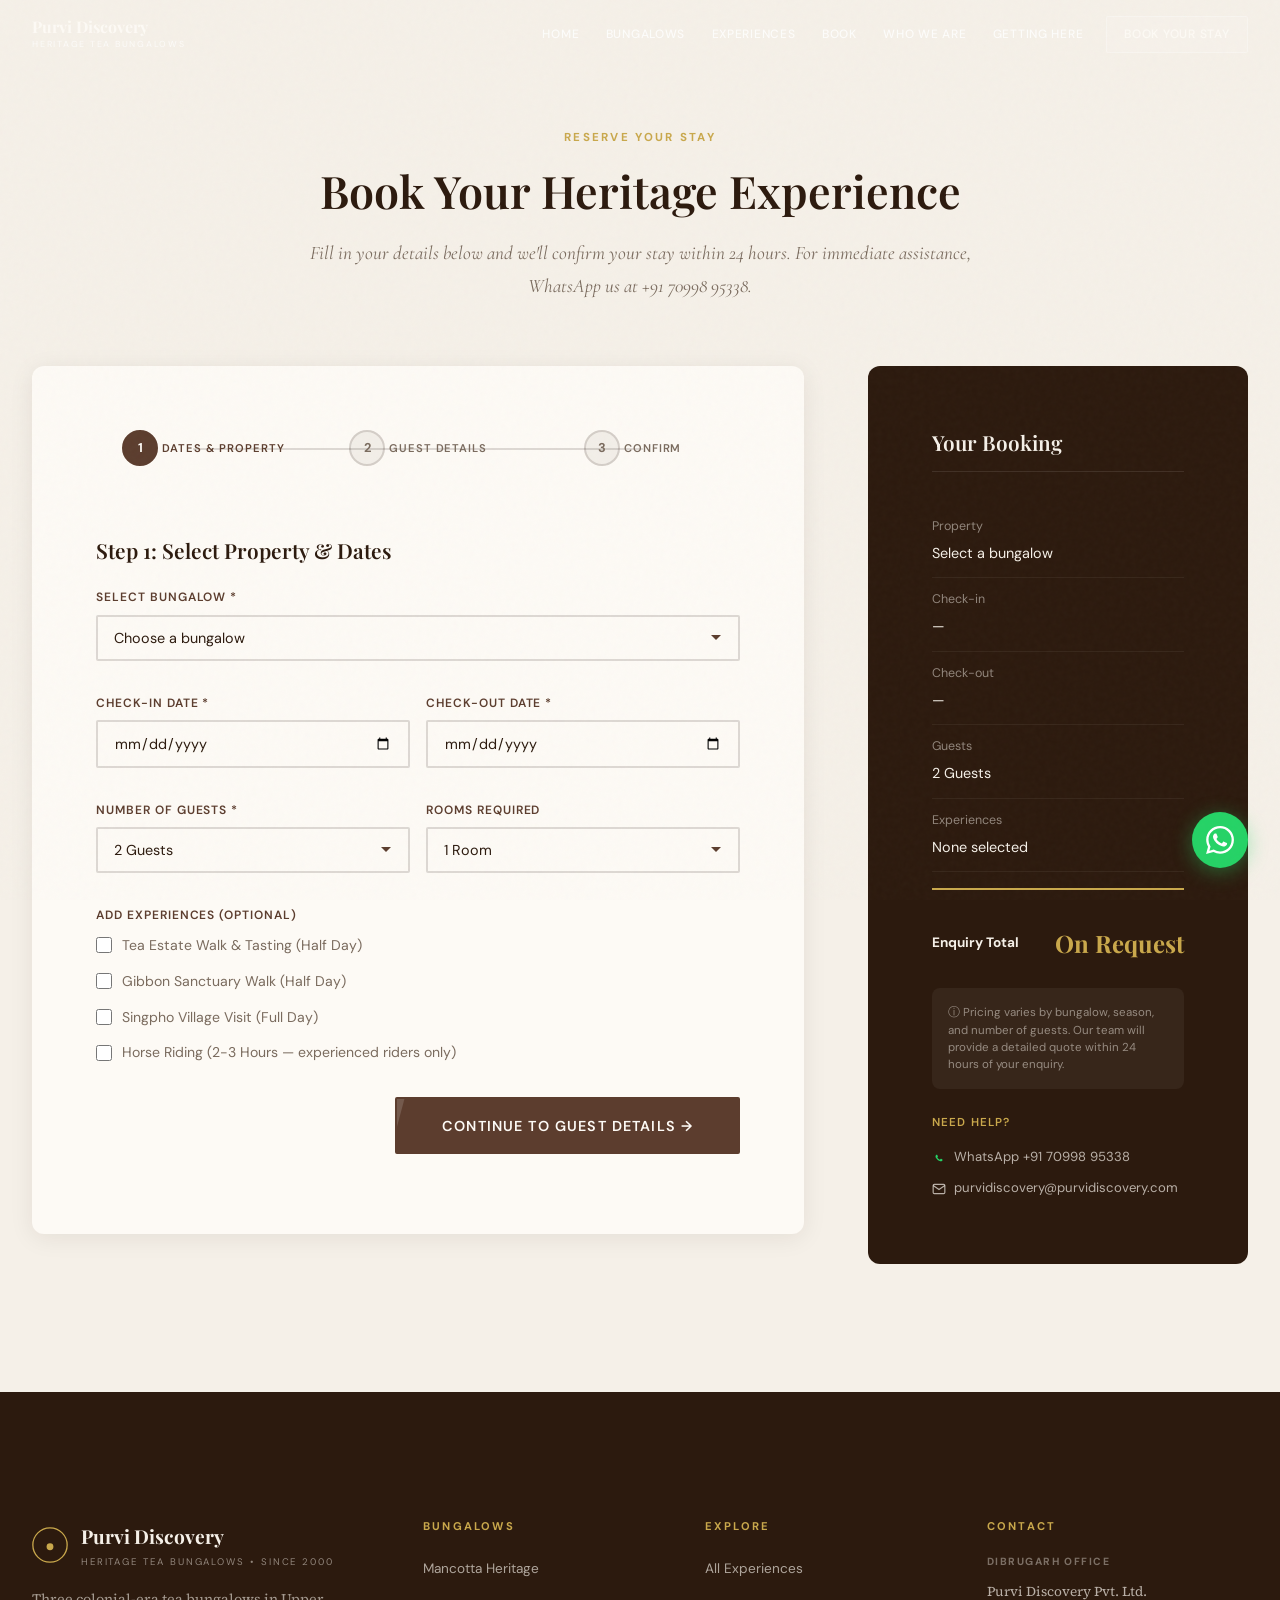
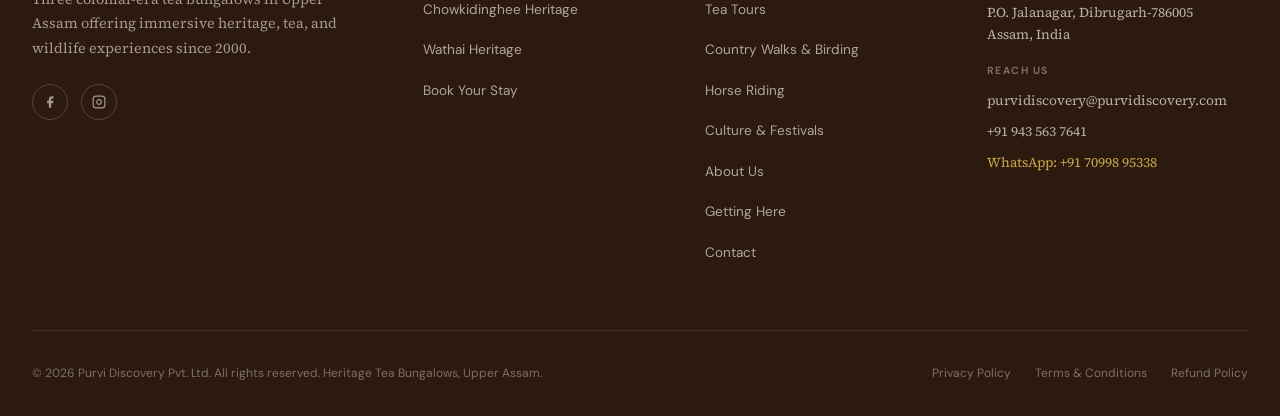
==== pages/book.html @ d9f64df5 "Initial commit - Purvi Discovery heritage tea bungalow website" ====
<!DOCTYPE html>
<html lang="en">
<head>
  <meta charset="UTF-8">
  <meta name="viewport" content="width=device-width, initial-scale=1.0">
  <title>Book Your Stay — Purvi Discovery</title>
  <meta name="description" content="Book your stay at Purvi Discovery heritage tea bungalows in Upper Assam. Check availability and reserve your room at Mancotta, Chowkidinghee, or Wathai.">
  <link rel="stylesheet" href="../assets/css/style.css">
</head>
<body>

  <nav class="nav">
    <div class="nav__inner">
      <a href="../index.html" class="nav__brand">
        <div><div class="nav__logo-text">Purvi Discovery</div><span class="nav__logo-sub">Heritage Tea Bungalows</span></div>
      </a>
      <ul class="nav__links">
        <li class="nav__item"><a href="../index.html" class="nav__link">Home</a></li>
        <li class="nav__item">
          <a href="#" class="nav__link">Bungalows</a>
          <ul class="nav__dropdown-menu">
            <li><a href="mancotta.html" class="nav__dropdown-link">Mancotta Heritage</a></li>
            <li><a href="chowkidinghee.html" class="nav__dropdown-link">Chowkidinghee Heritage</a></li>
            <li><a href="wathai.html" class="nav__dropdown-link">Wathai Heritage</a></li>
          </ul>
        </li>
        <li class="nav__item"><a href="experiences.html" class="nav__link">Experiences</a></li>
        <li class="nav__item"><a href="book.html" class="nav__link">Book</a></li>
        <li class="nav__item"><a href="who-we-are.html" class="nav__link">Who We Are</a></li>
        <li class="nav__item"><a href="getting-here.html" class="nav__link">Getting Here</a></li>
        <li class="nav__item"><a href="book.html" class="nav__link nav__link--cta">Book Your Stay</a></li>
      </ul>
      <button class="nav__hamburger" aria-label="Open menu"><span></span><span></span><span></span></button>
    </div>
  </nav>

  <div class="nav__mobile" id="navMobile">
    <div class="nav__mobile-top">
      <a href="../index.html" class="nav__mobile-brand">
        <div><div class="nav__mobile-logo-text">Purvi Discovery</div><span class="nav__mobile-logo-sub">Heritage Tea Bungalows</span></div>
      </a>
      <button class="nav__mobile-close" id="navMobileClose" aria-label="Close menu">&times;</button>
    </div>
    <div class="nav__mobile-body">
      <ul class="nav__mobile-links">
        <li><a href="../index.html" class="nav__mobile-link">Home</a></li>
        <li><a href="mancotta.html" class="nav__mobile-link">Mancotta Heritage</a></li>
        <li><a href="chowkidinghee.html" class="nav__mobile-link">Chowkidinghee Heritage</a></li>
        <li><a href="wathai.html" class="nav__mobile-link">Wathai Heritage</a></li>
        <li><a href="experiences.html" class="nav__mobile-link">Experiences</a></li>
        <li><a href="book.html" class="nav__mobile-link nav__mobile-link--highlight">Book Your Stay</a></li>
        <li><a href="who-we-are.html" class="nav__mobile-link">Who We Are</a></li>
        <li><a href="getting-here.html" class="nav__mobile-link">Getting Here</a></li>
        <li><a href="contact.html" class="nav__mobile-link">Contact</a></li>
      </ul>
    </div>
    <div class="nav__mobile-footer">
      <div class="nav__mobile-footer-contact">
        <a href="mailto:purvidiscovery@purvidiscovery.com" class="nav__mobile-footer-link"><svg width="13" height="13" viewBox="0 0 24 24" fill="none" stroke="currentColor" stroke-width="2"><path d="M4 4h16c1.1 0 2 .9 2 2v12c0 1.1-.9 2-2 2H4c-1.1 0-2-.9-2-2V6c0-1.1.9-2 2-2z"/><polyline points="22,6 12,13 2,6"/></svg>purvidiscovery@purvidiscovery.com</a>
        <a href="tel:+919435637641" class="nav__mobile-footer-link"><svg width="13" height="13" viewBox="0 0 24 24" fill="none" stroke="currentColor" stroke-width="2"><path d="M22 16.92v3a2 2 0 01-2.18 2 19.79 19.79 0 01-8.63-3.07 19.5 19.5 0 01-6-6 19.79 19.79 0 01-3.07-8.67A2 2 0 014.11 2h3a2 2 0 012 1.72"/></svg>+91 943 563 7641</a>
      </div>
    </div>
  </div>

  <section class="booking-section">
    <div class="container">
      <div class="section__header" style="margin-bottom:var(--space-lg);">
        <span class="section__label">Reserve Your Stay</span>
        <h2 class="section__title display-md">Book Your Heritage Experience</h2>
        <p class="section__desc">Fill in your details below and we'll confirm your stay within 24 hours. For immediate assistance, WhatsApp us at +91 70998 95338.</p>
      </div>

      <div class="booking-section__inner">
        <!-- FORM -->
        <div class="booking-form">
          <!-- STEPS -->
          <div class="booking-form__steps">
            <div class="booking-form__step active" data-step="1">
              <span class="booking-form__step-label">Dates &amp; Property</span>
            </div>
            <div class="booking-form__step" data-step="2">
              <span class="booking-form__step-label">Guest Details</span>
            </div>
            <div class="booking-form__step" data-step="3">
              <span class="booking-form__step-label">Confirm</span>
            </div>
            <div class="booking-form__step-line">
              <div class="booking-form__step-line-fill" style="width:0%;"></div>
            </div>
          </div>

          <form id="bookingForm">
            <!-- STEP 1 -->
            <div class="booking-step" id="step1">
              <h3 style="font-family:var(--font-display);font-size:1.3rem;margin-bottom:1.5rem;">Step 1: Select Property &amp; Dates</h3>

              <div class="form-grid">
                <div class="form-group full">
                  <label class="form-label" for="booking-property">Select Bungalow *</label>
                  <select id="booking-property" name="property" class="form-select" required>
                    <option value="">Choose a bungalow</option>
                    <option value="Mancotta Heritage">Mancotta Heritage Tea Bungalow — Dibrugarh</option>
                    <option value="Chowkidinghee Heritage">Chowkidinghee Heritage Tea Bungalow — Dibrugarh</option>
                    <option value="Wathai Heritage">Wathai Heritage Tea Bungalow — Tinsukia</option>
                    <option value="Multi-property">Multi-property Stay (2+ bungalows)</option>
                  </select>
                </div>

                <div class="form-group">
                  <label class="form-label" for="booking-checkin">Check-in Date *</label>
                  <input type="date" id="booking-checkin" name="checkin" class="form-input" required>
                </div>

                <div class="form-group">
                  <label class="form-label" for="booking-checkout">Check-out Date *</label>
                  <input type="date" id="booking-checkout" name="checkout" class="form-input" required>
                </div>

                <div class="form-group">
                  <label class="form-label" for="booking-guests">Number of Guests *</label>
                  <select id="booking-guests" name="guests" class="form-select" required>
                    <option value="">Select</option>
                    <option value="1">1 Guest</option>
                    <option value="2" selected>2 Guests</option>
                    <option value="3">3 Guests</option>
                    <option value="4">4 Guests</option>
                    <option value="5">5 Guests</option>
                    <option value="6">6 Guests</option>
                    <option value="7+">7+ Guests (Group)</option>
                  </select>
                </div>

                <div class="form-group">
                  <label class="form-label" for="booking-rooms">Rooms Required</label>
                  <select id="booking-rooms" name="rooms" class="form-select">
                    <option value="1" selected>1 Room</option>
                    <option value="2">2 Rooms</option>
                    <option value="3">3 Rooms</option>
                    <option value="4">4 Rooms</option>
                  </select>
                </div>

                <div class="form-group full">
                  <label class="form-label">Add Experiences (optional)</label>
                  <div style="display:flex;flex-direction:column;gap:0.7rem;">
                    <label style="display:flex;align-items:center;gap:0.6rem;cursor:pointer;font-family:var(--font-ui);font-size:0.88rem;color:var(--faded-ink);">
                      <input type="checkbox" name="experiences" value="tea-tour" style="accent-color:var(--tea-green);width:16px;height:16px;"> Tea Estate Walk &amp; Tasting (Half Day)
                    </label>
                    <label style="display:flex;align-items:center;gap:0.6rem;cursor:pointer;font-family:var(--font-ui);font-size:0.88rem;color:var(--faded-ink);">
                      <input type="checkbox" name="experiences" value="gibbon-walk" style="accent-color:var(--tea-green);width:16px;height:16px;"> Gibbon Sanctuary Walk (Half Day)
                    </label>
                    <label style="display:flex;align-items:center;gap:0.6rem;cursor:pointer;font-family:var(--font-ui);font-size:0.88rem;color:var(--faded-ink);">
                      <input type="checkbox" name="experiences" value="singpho" style="accent-color:var(--tea-green);width:16px;height:16px;"> Singpho Village Visit (Full Day)
                    </label>
                    <label style="display:flex;align-items:center;gap:0.6rem;cursor:pointer;font-family:var(--font-ui);font-size:0.88rem;color:var(--faded-ink);">
                      <input type="checkbox" name="experiences" value="horse" style="accent-color:var(--tea-green);width:16px;height:16px;"> Horse Riding (2-3 Hours — experienced riders only)
                    </label>
                  </div>
                </div>

                <div class="form-group full" style="text-align:right;">
                  <button type="button" class="btn btn-primary btn-lg" data-next>Continue to Guest Details &rarr;</button>
                </div>
              </div>
            </div>

            <!-- STEP 2 -->
            <div class="booking-step" id="step2" style="display:none;">
              <h3 style="font-family:var(--font-display);font-size:1.3rem;margin-bottom:1.5rem;">Step 2: Your Details</h3>

              <div class="form-grid">
                <div class="form-group">
                  <label class="form-label" for="booking-firstname">First Name *</label>
                  <input type="text" id="booking-firstname" name="firstname" class="form-input" placeholder="First name" required>
                </div>
                <div class="form-group">
                  <label class="form-label" for="booking-lastname">Last Name *</label>
                  <input type="text" id="booking-lastname" name="lastname" class="form-input" placeholder="Last name" required>
                </div>
                <div class="form-group">
                  <label class="form-label" for="booking-email">Email Address *</label>
                  <input type="email" id="booking-email" name="email" class="form-input" placeholder="your@email.com" required>
                </div>
                <div class="form-group">
                  <label class="form-label" for="booking-phone">Phone / WhatsApp *</label>
                  <input type="tel" id="booking-phone" name="phone" class="form-input" placeholder="+91 ..." required>
                </div>
                <div class="form-group">
                  <label class="form-label" for="booking-country">Country *</label>
                  <input type="text" id="booking-country" name="country" class="form-input" placeholder="Your country" required>
                </div>
                <div class="form-group">
                  <label class="form-label" for="booking-nationality">Nationality</label>
                  <input type="text" id="booking-nationality" name="nationality" class="form-input" placeholder="Nationality">
                </div>
                <div class="form-group full">
                  <label class="form-label" for="booking-requests">Special Requests</label>
                  <textarea id="booking-requests" name="requests" class="form-textarea" placeholder="Dietary requirements, accessibility needs, special occasions, arrival time, etc."></textarea>
                </div>
                <div class="form-group full">
                  <label style="display:flex;align-items:flex-start;gap:0.6rem;cursor:pointer;font-family:var(--font-ui);font-size:0.82rem;color:var(--faded-ink);line-height:1.5;">
                    <input type="checkbox" required style="accent-color:var(--tea-green);width:16px;height:16px;margin-top:2px;flex-shrink:0;">
                    I agree to the <a href="#" style="color:var(--tea-brown);text-decoration:underline;">Booking Terms &amp; Conditions</a> and <a href="#" style="color:var(--tea-brown);text-decoration:underline;">Cancellation Policy</a>. I understand this is a booking enquiry and my stay will be confirmed upon payment.
                  </label>
                </div>
                <div class="form-group full" style="display:flex;justify-content:space-between;align-items:center;gap:1rem;">
                  <button type="button" class="btn btn-secondary" data-prev>&larr; Back</button>
                  <button type="button" class="btn btn-primary btn-lg" data-next>Review Booking &rarr;</button>
                </div>
              </div>
            </div>

            <!-- STEP 3 -->
            <div class="booking-step" id="step3" style="display:none;">
              <h3 style="font-family:var(--font-display);font-size:1.3rem;margin-bottom:1.5rem;">Step 3: Confirm Your Booking</h3>

              <div style="background:var(--cream);border-radius:8px;padding:1.5rem;margin-bottom:1.5rem;border:1px solid var(--sepia-light);">
                <h4 style="font-family:var(--font-ui);font-size:0.75rem;font-weight:700;text-transform:uppercase;letter-spacing:0.15em;color:var(--tea-green);margin-bottom:1rem;">Booking Summary</h4>
                <div style="display:flex;flex-direction:column;gap:0.6rem;">
                  <div style="display:flex;justify-content:space-between;">
                    <span style="font-family:var(--font-ui);font-size:0.82rem;color:var(--faded-ink);">Bungalow</span>
                    <span class="summary-property" style="font-family:var(--font-ui);font-size:0.88rem;font-weight:600;">—</span>
                  </div>
                  <div style="display:flex;justify-content:space-between;">
                    <span style="font-family:var(--font-ui);font-size:0.82rem;color:var(--faded-ink);">Dates</span>
                    <span class="summary-dates" style="font-family:var(--font-ui);font-size:0.88rem;font-weight:600;">—</span>
                  </div>
                  <div style="display:flex;justify-content:space-between;">
                    <span style="font-family:var(--font-ui);font-size:0.82rem;color:var(--faded-ink);">Guests</span>
                    <span class="summary-guests" style="font-family:var(--font-ui);font-size:0.88rem;font-weight:600;">—</span>
                  </div>
                </div>
              </div>

              <div style="background:var(--sepia-xlight);border-radius:8px;padding:1.2rem;margin-bottom:1.5rem;font-family:var(--font-ui);font-size:0.82rem;color:var(--faded-ink);line-height:1.6;">
                &#9432; Our team will review your booking and send you a payment link within 24 hours. Your stay is confirmed upon receipt of payment. All major cards, bank transfers, and UPI accepted.
              </div>

              <div style="display:flex;justify-content:space-between;align-items:center;gap:1rem;">
                <button type="button" class="btn btn-secondary" data-prev>&larr; Back</button>
                <button type="submit" class="btn btn-primary btn-lg">Confirm Booking Enquiry</button>
              </div>
            </div>
          </form>

          <!-- SUCCESS -->
          <div class="success-message booking-success" style="display:none;">
            <div class="success-message__icon">
              <svg width="36" height="36" viewBox="0 0 24 24" fill="none" stroke="currentColor" stroke-width="2"><polyline points="20 6 9 17 4 12"/></svg>
            </div>
            <h3 class="success-message__title">Booking Received!</h3>
            <p class="success-message__desc">
              Thank you for choosing Purvi Discovery. Our team in Dibrugarh will review your booking and get back to you within 24 hours with payment details and confirmation.
              <br><br>
              In the meantime, feel free to WhatsApp us at <a href="https://wa.me/917099895338" style="color:var(--tea-brown);">+91 70998 95338</a> for any immediate questions.
            </p>
            <a href="../index.html" class="btn btn-primary btn-lg" style="margin-top:2rem;">Return to Homepage</a>
          </div>
        </div>

        <!-- SUMMARY SIDEBAR -->
        <div class="booking-summary">
          <h3 class="booking-summary__title">Your Booking</h3>

          <div class="booking-summary__item">
            <div>
              <p class="booking-summary__item-label">Property</p>
              <p class="booking-summary__item-value summary-property">Select a bungalow</p>
            </div>
          </div>
          <div class="booking-summary__item">
            <div>
              <p class="booking-summary__item-label">Check-in</p>
              <p class="booking-summary__item-value summary-checkin">—</p>
            </div>
          </div>
          <div class="booking-summary__item">
            <div>
              <p class="booking-summary__item-label">Check-out</p>
              <p class="booking-summary__item-value summary-checkout">—</p>
            </div>
          </div>
          <div class="booking-summary__item">
            <div>
              <p class="booking-summary__item-label">Guests</p>
              <p class="booking-summary__item-value summary-guests">2 Guests</p>
            </div>
          </div>
          <div class="booking-summary__item">
            <div>
              <p class="booking-summary__item-label">Experiences</p>
              <p class="booking-summary__item-value summary-experiences">None selected</p>
            </div>
          </div>

          <div class="booking-summary__total">
            <span class="booking-summary__total-label">Enquiry Total</span>
            <span class="booking-summary__total-value">On Request</span>
          </div>

          <div style="margin-top:1.5rem;padding:1rem;background:rgba(253,250,245,0.05);border-radius:8px;">
            <p style="font-family:var(--font-ui);font-size:0.72rem;color:rgba(245,240,232,0.5);line-height:1.5;">
              &#9432; Pricing varies by bungalow, season, and number of guests. Our team will provide a detailed quote within 24 hours of your enquiry.
            </p>
          </div>

          <div style="margin-top:1.5rem;">
            <p style="font-family:var(--font-ui);font-size:0.72rem;font-weight:600;text-transform:uppercase;letter-spacing:0.1em;color:var(--brass);margin-bottom:0.8rem;">Need Help?</p>
            <a href="https://wa.me/917099895338" style="display:flex;align-items:center;gap:0.5rem;font-family:var(--font-ui);font-size:0.82rem;color:rgba(245,240,232,0.7);margin-bottom:0.5rem;">
              <svg width="14" height="14" viewBox="0 0 24 24" fill="#25D366"><path d="M17.472 14.382c-.297-.149-1.758-.867-2.03-.967-.273-.099-.471-.148-.67.15-.197.297-.767.966-.94 1.164-.173.199-.347.223-.644.075-.297-.15-1.255-.463-2.39-1.475-.883-.788-1.48-1.761-1.653-2.059-.173-.297-.018-.458.13-.606.134-.133.298-.347.446-.52.149-.174.198-.298.298-.497.099-.198.05-.371-.025-.52-.075-.149-.669-1.612-.916-2.207-.242-.579-.487-.5-.669-.51-.173-.008-.371-.01-.57-.01-.198 0-.52.074-.792.372-.272.297-1.04 1.016-1.04 2.479 0 1.462 1.065 2.875 1.213 3.074.149.198 2.096 3.2 5.077 4.487.709.306 1.262.489 1.694.625.712.227 1.36.195 1.871.118.571-.085 1.758-.719 2.006-1.413.248-.694.248-1.289.173-1.413-.074-.124-.272-.198-.57-.347"/></svg>
              WhatsApp +91 70998 95338
            </a>
            <a href="mailto:purvidiscovery@purvidiscovery.com" style="display:flex;align-items:center;gap:0.5rem;font-family:var(--font-ui);font-size:0.82rem;color:rgba(245,240,232,0.7);">
              <svg width="14" height="14" viewBox="0 0 24 24" fill="none" stroke="currentColor" stroke-width="2"><path d="M4 4h16c1.1 0 2 .9 2 2v12c0 1.1-.9 2-2 2H4c-1.1 0-2-.9-2-2V6c0-1.1.9-2 2-2z"/><polyline points="22,6 12,13 2,6"/></svg>
              purvidiscovery@purvidiscovery.com
            </a>
          </div>
        </div>
      </div>
    </div>
  </section>

  <footer class="footer">
    <div class="container">
      <div class="footer__grid">
        <div class="footer__brand">
          <div class="footer__logo">
            <svg width="36" height="36" viewBox="0 0 42 42" fill="none"><circle cx="21" cy="21" r="20" stroke="#C9A84C" stroke-width="1.5"/><circle cx="21" cy="23" r="4" fill="#C9A84C"/></svg>
            <div><div class="footer__logo-text">Purvi Discovery</div><span class="footer__logo-sub">Heritage Tea Bungalows &bull; Since 2000</span></div>
          </div>
          <p class="footer__about">Three colonial-era tea bungalows in Upper Assam offering immersive heritage, tea, and wildlife experiences since 2000.</p>
          <div class="footer__social">
            <a href="https://www.facebook.com/purvidiscoverynortheast/" class="footer__social-link" aria-label="Facebook" target="_blank" rel="noopener"><svg width="14" height="14" viewBox="0 0 24 24" fill="currentColor"><path d="M18 2h-3a5 5 0 00-5 5v3H7v4h3v8h4v-8h3l1-4h-4V7a1 1 0 011-1h3z"/></svg></a>
            <a href="https://www.instagram.com/purvidiscoveryofficial/" class="footer__social-link" aria-label="Instagram" target="_blank" rel="noopener"><svg width="14" height="14" viewBox="0 0 24 24" fill="none" stroke="currentColor" stroke-width="2"><rect x="2" y="2" width="20" height="20" rx="5"/><path d="M16 11.37A4 4 0 1112.63 8 4 4 0 0116 11.37z"/></svg></a>
          </div>
        </div>
        <div>
          <h3 class="footer__col-title">Bungalows</h3>
          <ul class="footer__links">
            <li><a href="mancotta.html" class="footer__link">Mancotta Heritage</a></li>
            <li><a href="chowkidinghee.html" class="footer__link">Chowkidinghee Heritage</a></li>
            <li><a href="wathai.html" class="footer__link">Wathai Heritage</a></li>
            <li><a href="book.html" class="footer__link">Book Your Stay</a></li>
          </ul>
        </div>
        <div>
          <h3 class="footer__col-title">Explore</h3>
          <ul class="footer__links">
            <li><a href="experiences.html" class="footer__link">All Experiences</a></li>
            <li><a href="experiences.html#tea-tours" class="footer__link">Tea Tours</a></li>
            <li><a href="experiences.html#birding" class="footer__link">Country Walks &amp; Birding</a></li>
            <li><a href="experiences.html#horse" class="footer__link">Horse Riding</a></li>
            <li><a href="experiences.html#culture" class="footer__link">Culture &amp; Festivals</a></li>
            <li><a href="who-we-are.html" class="footer__link">About Us</a></li>
            <li><a href="getting-here.html" class="footer__link">Getting Here</a></li>
            <li><a href="contact.html" class="footer__link">Contact</a></li>
          </ul>
        </div>
        <div>
          <h3 class="footer__col-title">Contact</h3>
          <div class="footer__contact-item">
            <span class="footer__contact-label">Dibrugarh Office</span>
            <p class="footer__contact-value">Purvi Discovery Pvt. Ltd.<br>P.O. Jalanagar, Dibrugarh-786005<br>Assam, India</p>
          </div>
          <div class="footer__contact-item" style="margin-top:1rem;">
            <span class="footer__contact-label">Reach Us</span>
            <a href="mailto:purvidiscovery@purvidiscovery.com" class="footer__contact-value">purvidiscovery@purvidiscovery.com</a>
            <a href="tel:+919435637641" class="footer__contact-value">+91 943 563 7641</a>
            <a href="https://wa.me/917099895338" class="footer__contact-value" style="color:var(--brass);">WhatsApp: +91 70998 95338</a>
          </div>
        </div>
      </div>
      <div class="footer__divider"></div>
      <div class="footer__bottom">
        <p class="footer__copyright">&copy; 2026 Purvi Discovery Pvt. Ltd. All rights reserved. Heritage Tea Bungalows, Upper Assam.</p>
        <div class="footer__legal">
          <a href="#" class="footer__legal-link">Privacy Policy</a>
          <a href="#" class="footer__legal-link">Terms &amp; Conditions</a>
          <a href="#" class="footer__legal-link">Refund Policy</a>
        </div>
      </div>
    </div>
  </footer>

  <a href="https://wa.me/917099895338" class="whatsapp-sticky" aria-label="WhatsApp">
    <svg viewBox="0 0 24 24" fill="currentColor"><path d="M17.472 14.382c-.297-.149-1.758-.867-2.03-.967-.273-.099-.471-.148-.67.15-.197.297-.767.966-.94 1.164-.173.199-.347.223-.644.075-.297-.15-1.255-.463-2.39-1.475-.883-.788-1.48-1.761-1.653-2.059-.173-.297-.018-.458.13-.606.134-.133.298-.347.446-.52.149-.174.198-.298.298-.497.099-.198.05-.371-.025-.52-.075-.149-.669-1.612-.916-2.207-.242-.579-.487-.5-.669-.51-.173-.008-.371-.01-.57-.01-.198 0-.52.074-.792.372-.272.297-1.04 1.016-1.04 2.479 0 1.462 1.065 2.875 1.213 3.074.149.198 2.096 3.2 5.077 4.487.709.306 1.262.489 1.694.625.712.227 1.36.195 1.871.118.571-.085 1.758-.719 2.006-1.413.248-.694.248-1.289.173-1.413-.074-.124-.272-.198-.57-.347m-5.421 7.403h-.004a9.87 9.87 0 01-5.031-1.378l-.361-.214-3.741.982.998-3.648-.235-.374a9.86 9.86 0 01-1.51-5.26c.001-5.45 4.436-9.884 9.888-9.884 2.64 0 5.122 1.03 6.988 2.898a9.825 9.825 0 012.893 6.994c-.003 5.45-4.437 9.884-9.885 9.884m8.413-18.297A11.815 11.815 0 0012.05 0C5.495 0 .16 5.335.157 11.892c0 2.096.547 4.142 1.588 5.945L.057 24l6.305-1.654a11.882 11.882 0 005.683 1.448h.005c6.554 0 11.89-5.335 11.893-11.893a11.821 11.821 0 00-3.48-8.413Z"/></svg>
  </a>

  <script src="../assets/js/main.js"></script>
</body>
</html>
---- assets/css/style.css ----
@import url('https://fonts.googleapis.com/css2?family=Playfair+Display:ital,wght@0,400;0,500;0,600;0,700;0,800;0,900;1,400;1,500;1,600;1,700&family=Cormorant+Garamond:ital,wght@0,300;0,400;0,500;0,600;0,700;1,300;1,400;1,500;1,600&family=Source+Serif+4:ital,opsz,wght@0,8..60,300;0,8..60,400;0,8..60,500;0,8..60,600;1,8..60,300;1,8..60,400;1,8..60,500&family=DM+Sans:ital,wght@0,300;0,400;0,500;0,600;0,700;1,400&family=Caveat:wght@400;500;600;700&display=swap');

:root {
  --tea-brown: #5C3D2E;
  --tea-green: #3D5A3D;
  --brass: #C9A84C;
  --brass-light: #D4B96A;
  --cream: #F5F0E8;
  --warm-white: #FDFAF5;
  --deep-bark: #2C1A0E;
  --faded-ink: #7A6B5E;
  --sepia: rgba(44, 26, 14, 0.6);
  --sepia-light: rgba(44, 26, 14, 0.15);
  --sepia-xlight: rgba(44, 26, 14, 0.05);

  --font-display: 'Playfair Display', Georgia, serif;
  --font-sub: 'Cormorant Garamond', Georgia, serif;
  --font-body: 'Source Serif 4', Georgia, serif;
  --font-ui: 'DM Sans', sans-serif;
  --font-accent: 'Caveat', cursive;

  --space-xs: 0.5rem;
  --space-sm: 1rem;
  --space-md: 2rem;
  --space-lg: 4rem;
  --space-xl: 8rem;

  --radius-sm: 2px;
  --radius-md: 6px;
  --radius-lg: 12px;

  --shadow-soft: 0 4px 24px rgba(44, 26, 14, 0.08);
  --shadow-warm: 0 8px 40px rgba(44, 26, 14, 0.12);
  --shadow-deep: 0 16px 60px rgba(44, 26, 14, 0.18);
  --shadow-inset: inset 0 2px 8px rgba(44, 26, 14, 0.08);

  --transition-fast: 0.2s cubic-bezier(0.25, 0.46, 0.45, 0.94);
  --transition-smooth: 0.4s cubic-bezier(0.25, 0.46, 0.45, 0.94);
  --transition-slow: 0.7s cubic-bezier(0.25, 0.46, 0.45, 0.94);
  --transition-spring: 0.6s cubic-bezier(0.34, 1.56, 0.64, 1);

  --max-width: 1280px;
  --content-width: 900px;
}

*, *::before, *::after {
  box-sizing: border-box;
  margin: 0;
  padding: 0;
}

html {
  scroll-behavior: smooth;
  font-size: 16px;
}

body {
  font-family: var(--font-body);
  font-size: 1.05rem;
  line-height: 1.75;
  color: var(--deep-bark);
  background-color: var(--cream);
  overflow-x: hidden;
  -webkit-font-smoothing: antialiased;
  -moz-osx-font-smoothing: grayscale;
}

body::before {
  content: '';
  position: fixed;
  inset: 0;
  background-image: url("data:image/svg+xml,%3Csvg viewBox='0 0 200 200' xmlns='http://www.w3.org/2000/svg'%3E%3Cfilter id='noise'%3E%3CfeTurbulence type='fractalNoise' baseFrequency='0.85' numOctaves='4' stitchTiles='stitch'/%3E%3C/filter%3E%3Crect width='100%25' height='100%25' filter='url(%23noise)'/%3E%3C/svg%3E");
  opacity: 0.025;
  pointer-events: none;
  z-index: 9999;
}

::selection {
  background: var(--brass);
  color: var(--warm-white);
}

::-webkit-scrollbar {
  width: 8px;
}
::-webkit-scrollbar-track {
  background: var(--cream);
}
::-webkit-scrollbar-thumb {
  background: var(--tea-brown);
  border-radius: 4px;
}
::-webkit-scrollbar-thumb:hover {
  background: var(--deep-bark);
}

a {
  color: inherit;
  text-decoration: none;
  transition: color var(--transition-fast);
}

img {
  display: block;
  max-width: 100%;
}

button {
  cursor: pointer;
  border: none;
  background: none;
  font-family: inherit;
}

input, textarea, select {
  font-family: var(--font-ui);
  font-size: 0.95rem;
}

:focus-visible {
  outline: 2px solid var(--brass);
  outline-offset: 3px;
  border-radius: var(--radius-sm);
}

.sr-only {
  position: absolute;
  width: 1px;
  height: 1px;
  padding: 0;
  margin: -1px;
  overflow: hidden;
  clip: rect(0, 0, 0, 0);
  white-space: nowrap;
  border: 0;
}

.container {
  max-width: var(--max-width);
  margin: 0 auto;
  padding: 0 var(--space-md);
}

.container--narrow {
  max-width: var(--content-width);
  margin: 0 auto;
  padding: 0 var(--space-md);
}

@media (max-width: 768px) {
  .container, .container--narrow {
    padding: 0 var(--space-sm);
  }
}

/* ─── TYPOGRAPHY ─── */
h1, h2, h3, h4, h5, h6 {
  font-family: var(--font-display);
  font-weight: 600;
  line-height: 1.2;
  color: var(--deep-bark);
}

.display-xl {
  font-size: clamp(3rem, 7vw, 6rem);
  font-weight: 700;
  letter-spacing: -0.02em;
  line-height: 1.05;
}

.display-lg {
  font-size: clamp(2.2rem, 5vw, 4rem);
  font-weight: 600;
  letter-spacing: -0.02em;
}

.display-md {
  font-size: clamp(1.8rem, 3.5vw, 2.8rem);
  font-weight: 600;
}

.subheading {
  font-family: var(--font-sub);
  font-size: clamp(1.1rem, 2vw, 1.4rem);
  font-weight: 400;
  font-style: italic;
  color: var(--faded-ink);
  letter-spacing: 0.01em;
}

.label {
  font-family: var(--font-ui);
  font-size: 0.75rem;
  font-weight: 600;
  letter-spacing: 0.15em;
  text-transform: uppercase;
  color: var(--tea-green);
}

.accent-text {
  font-family: var(--font-accent);
  font-size: 1.3rem;
  color: var(--tea-brown);
}

/* ─── BUTTONS ─── */
.btn {
  display: inline-flex;
  align-items: center;
  gap: 0.5rem;
  padding: 0.9rem 2rem;
  font-family: var(--font-ui);
  font-size: 0.85rem;
  font-weight: 600;
  letter-spacing: 0.08em;
  text-transform: uppercase;
  border-radius: var(--radius-sm);
  transition: all var(--transition-smooth);
  cursor: pointer;
  position: relative;
  overflow: hidden;
}

.btn::after {
  content: '';
  position: absolute;
  inset: 0;
  background: rgba(255, 255, 255, 0.15);
  transform: translateX(-100%) skewX(-15deg);
  transition: transform 0.5s cubic-bezier(0.25, 0.46, 0.45, 0.94);
}

.btn:hover::after {
  transform: translateX(100%) skewX(-15deg);
}

.btn-primary {
  background: var(--tea-brown);
  color: var(--warm-white);
  border: 2px solid var(--tea-brown);
}

.btn-primary:hover {
  background: var(--deep-bark);
  border-color: var(--deep-bark);
  transform: translateY(-2px);
  box-shadow: var(--shadow-warm);
}

.btn-secondary {
  background: transparent;
  color: var(--tea-brown);
  border: 2px solid var(--tea-brown);
}

.btn-secondary:hover {
  background: var(--tea-brown);
  color: var(--warm-white);
  transform: translateY(-2px);
}

.btn-brass {
  background: var(--brass);
  color: var(--deep-bark);
  border: 2px solid var(--brass);
}

.btn-brass:hover {
  background: var(--brass-light);
  border-color: var(--brass-light);
  transform: translateY(-2px);
  box-shadow: 0 6px 24px rgba(201, 168, 76, 0.3);
}

.btn-ghost {
  background: transparent;
  color: var(--warm-white);
  border: 2px solid rgba(255, 255, 255, 0.6);
}

.btn-ghost:hover {
  background: rgba(255, 255, 255, 0.15);
  border-color: var(--warm-white);
}

.btn-sm {
  padding: 0.6rem 1.4rem;
  font-size: 0.78rem;
}

.btn-lg {
  padding: 1.1rem 2.8rem;
  font-size: 0.9rem;
}

/* ─── NAVIGATION ─── */
.nav {
  position: fixed;
  top: 0;
  left: 0;
  right: 0;
  z-index: 1000;
  padding: 1rem 0;
  transition: background var(--transition-smooth),
              box-shadow var(--transition-smooth),
              padding var(--transition-smooth);
}

.nav.scrolled {
  background: rgba(245, 240, 232, 0.97);
  backdrop-filter: blur(24px);
  -webkit-backdrop-filter: blur(24px);
  -moz-backdrop-filter: blur(24px);
  box-shadow: 0 2px 24px rgba(44, 26, 14, 0.08);
  padding: 0.6rem 0;
}

.nav__inner {
  max-width: var(--max-width);
  margin: 0 auto;
  padding: 0 var(--space-md);
  display: flex;
  align-items: center;
  justify-content: space-between;
  gap: 1.5rem;
  position: relative;
}

/* ── Brand ── */
.nav__brand {
  display: flex;
  align-items: center;
  gap: 0.75rem;
  flex-shrink: 0;
  text-decoration: none;
  z-index: 1001;
}

.nav__logo-text {
  font-family: var(--font-display);
  font-size: 1rem;
  font-weight: 700;
  color: var(--warm-white);
  transition: color var(--transition-fast);
  line-height: 1.2;
}

.nav__logo-sub {
  font-family: var(--font-ui);
  font-size: 0.55rem;
  font-weight: 500;
  letter-spacing: 0.2em;
  text-transform: uppercase;
  color: rgba(255, 255, 255, 0.65);
  display: block;
  transition: color var(--transition-fast);
}

.nav.scrolled .nav__logo-text {
  color: var(--deep-bark);
}

.nav.scrolled .nav__logo-sub {
  color: var(--faded-ink);
}

/* ── Desktop Links ── */
.nav__links {
  display: flex;
  align-items: center;
  gap: 0.15rem;
  list-style: none;
  flex: 1;
  justify-content: flex-end;
}

.nav__item {
  position: relative;
}

.nav__link {
  font-family: var(--font-ui);
  font-size: 0.75rem;
  font-weight: 500;
  letter-spacing: 0.06em;
  text-transform: uppercase;
  color: rgba(255, 255, 255, 0.82);
  padding: 0.4rem 0.75rem;
  border-radius: var(--radius-sm);
  transition: color var(--transition-fast), background var(--transition-fast);
  white-space: nowrap;
  display: block;
}

.nav__link:hover {
  color: var(--warm-white);
  background: rgba(255, 255, 255, 0.08);
}

.nav__link--cta {
  color: var(--warm-white);
  background: rgba(255, 255, 255, 0.12);
  border: 1px solid rgba(255, 255, 255, 0.25);
  margin-left: 0.5rem;
  padding: 0.45rem 1.1rem;
}

.nav__link--cta:hover {
  background: var(--warm-white);
  color: var(--tea-brown);
  border-color: var(--warm-white);
}

.nav.scrolled .nav__link {
  color: var(--deep-bark);
}

.nav.scrolled .nav__link:hover {
  color: var(--tea-brown);
  background: var(--sepia-xlight);
}

.nav.scrolled .nav__link--cta {
  background: var(--tea-brown);
  color: var(--warm-white);
  border-color: var(--tea-brown);
}

.nav.scrolled .nav__link--cta:hover {
  background: var(--deep-bark);
  border-color: var(--deep-bark);
  color: var(--warm-white);
}

/* ── Desktop Dropdown ── */
.nav__dropdown-menu {
  position: absolute;
  top: calc(100% + 0.5rem);
  left: 0;
  background: var(--warm-white);
  border-radius: var(--radius-md);
  box-shadow: var(--shadow-deep);
  min-width: 200px;
  padding: 0.5rem 0;
  opacity: 0;
  visibility: hidden;
  transform: translateY(-8px);
  transition: all var(--transition-smooth);
  pointer-events: none;
  border: 1px solid var(--sepia-light);
  list-style: none;
  z-index: 1002;
}

.nav__item:hover .nav__dropdown-menu,
.nav__dropdown-menu:hover {
  opacity: 1;
  visibility: visible;
  transform: translateY(0);
  pointer-events: all;
}

.nav__dropdown-link {
  display: block;
  padding: 0.6rem 1.2rem;
  font-family: var(--font-ui);
  font-size: 0.8rem;
  color: var(--deep-bark);
  transition: all var(--transition-fast);
  border-left: 3px solid transparent;
}

.nav__dropdown-link:hover {
  background: var(--sepia-xlight);
  color: var(--tea-brown);
  border-left-color: var(--brass);
  padding-left: 1.5rem;
}

/* ── Hamburger ── */
.nav__hamburger {
  display: none;
  flex-direction: column;
  justify-content: center;
  gap: 5px;
  width: 36px;
  height: 36px;
  cursor: pointer;
  background: none;
  border: none;
  padding: 6px;
  border-radius: var(--radius-sm);
  transition: background var(--transition-fast);
  z-index: 1001;
}

.nav__hamburger:hover {
  background: rgba(255, 255, 255, 0.1);
}

.nav__hamburger span {
  display: block;
  width: 100%;
  height: 2px;
  background: var(--warm-white);
  transition: all var(--transition-smooth);
  border-radius: 2px;
  transform-origin: center;
}

.nav.scrolled .nav__hamburger span {
  background: var(--deep-bark);
}

.nav__hamburger.active span:nth-child(1) {
  transform: rotate(45deg) translate(5px, 5px);
}
.nav__hamburger.active span:nth-child(2) {
  opacity: 0;
  transform: scaleX(0);
}
.nav__hamburger.active span:nth-child(3) {
  transform: rotate(-45deg) translate(5px, -5px);
}

/* ── Mobile Nav Overlay ── */
.nav__mobile {
  position: fixed;
  inset: 0;
  background: var(--deep-bark);
  z-index: 999;
  display: flex;
  flex-direction: column;
  opacity: 0;
  pointer-events: none;
  transition: opacity var(--transition-smooth);
  overflow-y: auto;
  -webkit-overflow-scrolling: touch;
}

.nav__mobile.active {
  opacity: 1;
  pointer-events: all;
}

.nav__mobile-top {
  display: flex;
  align-items: center;
  justify-content: space-between;
  padding: 1rem var(--space-md);
  flex-shrink: 0;
  border-bottom: 1px solid rgba(245, 240, 232, 0.08);
}

.nav__mobile-brand {
  display: flex;
  align-items: center;
  gap: 0.75rem;
  text-decoration: none;
}

.nav__mobile-logo-text {
  font-family: var(--font-display);
  font-size: 1rem;
  font-weight: 700;
  color: var(--cream);
}

.nav__mobile-logo-sub {
  font-family: var(--font-ui);
  font-size: 0.55rem;
  letter-spacing: 0.2em;
  text-transform: uppercase;
  color: rgba(245, 240, 232, 0.5);
  display: block;
}

.nav__mobile-close {
  width: 36px;
  height: 36px;
  border-radius: 50%;
  background: rgba(245, 240, 232, 0.08);
  border: 1px solid rgba(245, 240, 232, 0.15);
  display: flex;
  align-items: center;
  justify-content: center;
  color: var(--cream);
  font-size: 1.2rem;
  cursor: pointer;
  transition: all var(--transition-fast);
  flex-shrink: 0;
  line-height: 1;
}

.nav__mobile-close:hover {
  background: rgba(245, 240, 232, 0.15);
  transform: rotate(90deg);
}

.nav__mobile-body {
  flex: 1;
  padding: 2rem var(--space-md) 2rem;
  overflow-y: auto;
  -webkit-overflow-scrolling: touch;
}

.nav__mobile-links {
  list-style: none;
  display: flex;
  flex-direction: column;
}

.nav__mobile-link {
  display: block;
  font-family: var(--font-display);
  font-size: 1.6rem;
  font-weight: 600;
  color: rgba(245, 240, 232, 0.8);
  padding: 0.7rem 0;
  border-bottom: 1px solid rgba(245, 240, 232, 0.06);
  text-align: left;
  transition: color var(--transition-fast), padding-left var(--transition-fast);
  line-height: 1.3;
}

.nav__mobile-link:hover,
.nav__mobile-link:focus {
  color: var(--brass);
  padding-left: 0.5rem;
}

.nav__mobile-link--highlight {
  color: var(--brass);
}

.nav__mobile-divider {
  height: 1px;
  background: rgba(245, 240, 232, 0.1);
  margin: 1.5rem 0;
}

.nav__mobile-sub-links {
  list-style: none;
  padding-left: 1rem;
  margin-bottom: 0.5rem;
}

.nav__mobile-sub-link {
  display: block;
  font-family: var(--font-ui);
  font-size: 0.9rem;
  color: rgba(245, 240, 232, 0.55);
  padding: 0.4rem 0;
  transition: color var(--transition-fast);
}

.nav__mobile-sub-link:hover {
  color: var(--brass);
}

.nav__mobile-footer {
  padding: 1.5rem var(--space-md);
  border-top: 1px solid rgba(245, 240, 232, 0.08);
  flex-shrink: 0;
}

.nav__mobile-footer-contact {
  display: flex;
  flex-direction: column;
  gap: 0.4rem;
  margin-bottom: 1rem;
}

.nav__mobile-footer-link {
  font-family: var(--font-ui);
  font-size: 0.8rem;
  color: rgba(245, 240, 232, 0.5);
  display: flex;
  align-items: center;
  gap: 0.5rem;
  transition: color var(--transition-fast);
}

.nav__mobile-footer-link:hover {
  color: var(--brass);
}

/* ── Body scroll lock ── */
body.nav-open {
  overflow: hidden;
  position: fixed;
  inset: 0;
  width: 100%;
}

/* ── Responsive Breakpoints ── */

/* Tablet: hide links, show hamburger */
@media (max-width: 1100px) {
  .nav__links {
    display: none;
  }
  .nav__hamburger {
    display: flex;
  }
  .nav__mobile {
    display: flex;
  }
}

/* Mobile: compact nav */
@media (max-width: 640px) {
  .nav__inner {
    padding: 0 var(--space-sm);
  }
  .nav__logo-text {
    font-size: 0.9rem;
  }
  .nav__logo-sub {
    font-size: 0.5rem;
  }
  .nav__mobile-link {
    font-size: 1.4rem;
  }
  .container, .container--narrow {
    padding: 0 1rem;
  }
}

@media (max-width: 375px) {
  .container, .container--narrow {
    padding: 0 0.875rem;
  }
  .bungalow-intro__inner {
    gap: var(--space-md);
  }
  .exp-full__grid {
    gap: var(--space-sm);
  }
  .footer__grid {
    gap: var(--space-md);
  }
  .nav__mobile-link {
    font-size: 1.25rem;
  }
}

/* ─── HERO ─── */
.hero {
  position: relative;
  height: 100vh;
  min-height: 700px;
  display: flex;
  align-items: center;
  justify-content: center;
  overflow: hidden;
}

.hero__media {
  position: absolute;
  inset: 0;
  z-index: 0;
}

.hero__img {
  width: 100%;
  height: 100%;
  object-fit: cover;
  animation: kenBurns 20s ease-in-out infinite alternate;
  transform-origin: center center;
}

@keyframes kenBurns {
  0% { transform: scale(1) translate(0, 0); }
  100% { transform: scale(1.08) translate(-1%, -1%); }
}

.hero__overlay {
  position: absolute;
  inset: 0;
  background: linear-gradient(
    180deg,
    rgba(44, 26, 14, 0.55) 0%,
    rgba(44, 26, 14, 0.45) 35%,
    rgba(44, 26, 14, 0.7) 70%,
    rgba(44, 26, 14, 0.85) 100%
  );
  z-index: 1;
}

.hero__content {
  position: relative;
  z-index: 2;
  text-align: center;
  padding: 0 var(--space-md);
  max-width: 900px;
}

.hero__eyebrow {
  font-family: var(--font-ui);
  font-size: 0.72rem;
  font-weight: 600;
  letter-spacing: 0.25em;
  text-transform: uppercase;
  color: var(--brass);
  margin-bottom: 1.5rem;
  opacity: 0;
  transform: translateY(20px);
  animation: fadeUp 0.8s ease-out 0.3s forwards;
  text-shadow: 0 1px 8px rgba(44, 26, 14, 0.4);
}

.hero__title {
  font-family: var(--font-display);
  font-size: clamp(2.8rem, 7vw, 5.5rem);
  font-weight: 700;
  color: var(--warm-white);
  line-height: 1.08;
  letter-spacing: -0.02em;
  margin-bottom: 1.5rem;
  opacity: 0;
  transform: translateY(30px);
  animation: fadeUp 1s ease-out 0.6s forwards;
  text-shadow: 0 2px 20px rgba(44, 26, 14, 0.5), 0 4px 40px rgba(44, 26, 14, 0.3);
}

.hero__title em {
  font-style: italic;
  font-weight: 400;
  color: var(--brass-light);
}

.hero__subtitle {
  font-family: var(--font-sub);
  font-size: clamp(1.1rem, 2.5vw, 1.5rem);
  font-style: italic;
  color: rgba(253, 250, 245, 0.85);
  max-width: 600px;
  margin: 0 auto 2.5rem;
  line-height: 1.6;
  opacity: 0;
  transform: translateY(25px);
  animation: fadeUp 0.9s ease-out 0.9s forwards;
  text-shadow: 0 1px 12px rgba(44, 26, 14, 0.4);
}

.hero__ctas {
  display: flex;
  align-items: center;
  justify-content: center;
  gap: 1rem;
  flex-wrap: wrap;
  opacity: 0;
  transform: translateY(20px);
  animation: fadeUp 0.8s ease-out 1.2s forwards;
}

.hero__scroll {
  position: absolute;
  bottom: 2.5rem;
  left: 50%;
  transform: translateX(-50%);
  z-index: 2;
  display: flex;
  flex-direction: column;
  align-items: center;
  gap: 0.5rem;
  color: rgba(253, 250, 245, 0.6);
  font-family: var(--font-ui);
  font-size: 0.65rem;
  letter-spacing: 0.2em;
  text-transform: uppercase;
  animation: fadeIn 1s ease-out 2s forwards;
  opacity: 0;
}

.hero__scroll-line {
  width: 1px;
  height: 40px;
  background: linear-gradient(to bottom, rgba(253, 250, 245, 0.6), transparent);
  animation: scrollPulse 2s ease-in-out infinite;
}

@keyframes scrollPulse {
  0%, 100% { opacity: 0.6; transform: scaleY(1); }
  50% { opacity: 1; transform: scaleY(1.2); }
}

@keyframes fadeUp {
  to { opacity: 1; transform: translateY(0); }
}

@keyframes fadeIn {
  to { opacity: 1; }
}

/* ─── BOTANICAL DECORATIONS ─── */
.botanical-divider {
  display: flex;
  align-items: center;
  justify-content: center;
  gap: 1.5rem;
  padding: var(--space-lg) 0 var(--space-md);
}

.botanical-divider__line {
  width: 80px;
  height: 1px;
  background: linear-gradient(to right, transparent, var(--brass), transparent);
}

.botanical-divider__icon {
  width: 32px;
  height: 32px;
  color: var(--brass);
  opacity: 0.8;
}

/* ─── SECTIONS ─── */
.section {
  padding: var(--space-xl) 0;
}

.section--cream {
  background: var(--cream);
}

.section--warm-white {
  background: var(--warm-white);
}

.section--tea {
  background: var(--tea-green);
  color: var(--warm-white);
}

.section--dark {
  background: var(--deep-bark);
  color: var(--cream);
}

.section__header {
  text-align: center;
  max-width: 700px;
  margin: 0 auto var(--space-lg);
}

.section__label {
  font-family: var(--font-ui);
  font-size: 0.72rem;
  font-weight: 700;
  letter-spacing: 0.2em;
  text-transform: uppercase;
  color: var(--brass);
  margin-bottom: 1rem;
  display: block;
}

.section__title {
  margin-bottom: 1.2rem;
}

.section__desc {
  font-family: var(--font-sub);
  font-size: 1.2rem;
  font-style: italic;
  color: var(--faded-ink);
  line-height: 1.7;
}

.section--tea .section__desc {
  color: rgba(253, 250, 245, 0.75);
}

.section--dark .section__desc {
  color: rgba(245, 240, 232, 0.7);
}

/* ─── STORY SECTION ─── */
.story {
  padding: var(--space-xl) 0;
  background: var(--cream);
  position: relative;
  overflow: hidden;
}

.story::before {
  content: '';
  position: absolute;
  top: -100px;
  right: -100px;
  width: 500px;
  height: 500px;
  border-radius: 50%;
  background: radial-gradient(circle, rgba(61, 90, 61, 0.05) 0%, transparent 70%);
  pointer-events: none;
}

.story__inner {
  display: grid;
  grid-template-columns: 1fr 1fr;
  gap: var(--space-xl);
  align-items: center;
}

.story__text {
  opacity: 0;
  transform: translateX(-30px);
  transition: all 0.8s cubic-bezier(0.25, 0.46, 0.45, 0.94);
}

.story__text.visible {
  opacity: 1;
  transform: translateX(0);
}

.story__eyebrow {
  font-family: var(--font-ui);
  font-size: 0.72rem;
  font-weight: 700;
  letter-spacing: 0.2em;
  text-transform: uppercase;
  color: var(--tea-green);
  margin-bottom: 1.2rem;
}

.story__year {
  font-family: var(--font-display);
  font-size: 5rem;
  font-weight: 800;
  color: var(--sepia-light);
  line-height: 1;
  margin-bottom: -0.5rem;
  letter-spacing: -0.03em;
}

.story__title {
  font-size: clamp(2rem, 3.5vw, 2.8rem);
  margin-bottom: 1.5rem;
}

.story__body {
  color: var(--faded-ink);
  margin-bottom: 2rem;
  font-size: 1.05rem;
}

.story__pillars {
  display: grid;
  grid-template-columns: 1fr 1fr;
  gap: 1rem;
  margin-bottom: 2rem;
}

.story__pillar {
  display: flex;
  align-items: flex-start;
  gap: 0.8rem;
}

.story__pillar-icon {
  width: 36px;
  height: 36px;
  border-radius: 50%;
  background: var(--sepia-xlight);
  display: flex;
  align-items: center;
  justify-content: center;
  flex-shrink: 0;
  color: var(--tea-green);
  font-size: 1rem;
}

.story__pillar-label {
  font-family: var(--font-ui);
  font-size: 0.8rem;
  font-weight: 600;
  color: var(--deep-bark);
  margin-bottom: 0.1rem;
}

.story__pillar-desc {
  font-size: 0.82rem;
  color: var(--faded-ink);
  line-height: 1.4;
}

.story__visual {
  position: relative;
  opacity: 0;
  transform: translateX(30px);
  transition: all 0.8s cubic-bezier(0.25, 0.46, 0.45, 0.94) 0.2s;
}

.story__visual.visible {
  opacity: 1;
  transform: translateX(0);
}

.story__img-main {
  width: 100%;
  height: 500px;
  object-fit: cover;
  border-radius: var(--radius-md);
  box-shadow: var(--shadow-deep);
}

.story__img-accent {
  position: absolute;
  bottom: -2rem;
  right: -2rem;
  width: 200px;
  height: 250px;
  object-fit: cover;
  border-radius: var(--radius-md);
  border: 6px solid var(--cream);
  box-shadow: var(--shadow-deep);
}

.story__annotation {
  position: absolute;
  top: -1.5rem;
  left: -1.5rem;
  background: var(--warm-white);
  padding: 1.2rem 1.5rem;
  border-radius: var(--radius-md);
  box-shadow: var(--shadow-warm);
  border-left: 3px solid var(--brass);
  max-width: 200px;
}

.story__annotation-text {
  font-family: var(--font-accent);
  font-size: 1.1rem;
  color: var(--tea-brown);
  line-height: 1.4;
}

.story__annotation-from {
  font-family: var(--font-ui);
  font-size: 0.7rem;
  font-weight: 600;
  color: var(--faded-ink);
  margin-top: 0.3rem;
  text-transform: uppercase;
  letter-spacing: 0.1em;
}

@media (max-width: 900px) {
  .story__inner {
    grid-template-columns: 1fr;
    gap: var(--space-lg);
  }
  .story__visual {
    order: -1;
  }
  .story__img-main {
    height: 350px;
  }
}

/* ─── BUNGALOWS SHOWCASE ─── */
.bungalows {
  padding: var(--space-xl) 0;
  background: var(--warm-white);
  position: relative;
}

.bungalows__grid {
  display: grid;
  grid-template-columns: repeat(3, 1fr);
  gap: var(--space-md);
}

.bungalow-card {
  position: relative;
  border-radius: var(--radius-lg);
  overflow: hidden;
  background: var(--cream);
  box-shadow: var(--shadow-soft);
  transition: all var(--transition-smooth);
  opacity: 0;
  transform: translateY(40px);
}

.bungalow-card.visible {
  opacity: 1;
  transform: translateY(0);
}

.bungalow-card:hover {
  transform: translateY(-8px);
  box-shadow: var(--shadow-deep);
}

.bungalow-card__media {
  position: relative;
  height: 320px;
  overflow: hidden;
}

.bungalow-card__img {
  width: 100%;
  height: 100%;
  object-fit: cover;
  transition: transform 0.8s cubic-bezier(0.25, 0.46, 0.45, 0.94);
}

.bungalow-card:hover .bungalow-card__img {
  transform: scale(1.06);
}

.bungalow-card__overlay {
  position: absolute;
  inset: 0;
  background: linear-gradient(to top, rgba(44, 26, 14, 0.7) 0%, transparent 60%);
  z-index: 1;
}

.bungalow-card__tags {
  position: absolute;
  top: 1rem;
  left: 1rem;
  z-index: 2;
  display: flex;
  flex-wrap: wrap;
  gap: 0.4rem;
}

.bungalow-card__tag {
  background: rgba(245, 240, 232, 0.9);
  color: var(--tea-brown);
  font-family: var(--font-ui);
  font-size: 0.65rem;
  font-weight: 600;
  letter-spacing: 0.1em;
  text-transform: uppercase;
  padding: 0.3rem 0.7rem;
  border-radius: 20px;
  backdrop-filter: blur(8px);
}

.bungalow-card__content {
  padding: 1.5rem;
}

.bungalow-card__location {
  font-family: var(--font-ui);
  font-size: 0.7rem;
  font-weight: 600;
  letter-spacing: 0.15em;
  text-transform: uppercase;
  color: var(--tea-green);
  margin-bottom: 0.5rem;
}

.bungalow-card__title {
  font-family: var(--font-display);
  font-size: 1.5rem;
  font-weight: 700;
  margin-bottom: 0.8rem;
  line-height: 1.3;
}

.bungalow-card__desc {
  font-size: 0.9rem;
  color: var(--faded-ink);
  line-height: 1.6;
  margin-bottom: 1.2rem;
}

.bungalow-card__footer {
  display: flex;
  align-items: center;
  justify-content: space-between;
}

.bungalow-card__features {
  display: flex;
  gap: 1rem;
}

.bungalow-card__feature {
  display: flex;
  align-items: center;
  gap: 0.3rem;
  font-family: var(--font-ui);
  font-size: 0.75rem;
  color: var(--faded-ink);
}

.bungalow-card__feature svg {
  width: 14px;
  height: 14px;
  color: var(--tea-green);
}

.bungalow-card__link {
  font-family: var(--font-ui);
  font-size: 0.78rem;
  font-weight: 700;
  letter-spacing: 0.08em;
  text-transform: uppercase;
  color: var(--tea-brown);
  display: flex;
  align-items: center;
  gap: 0.4rem;
  transition: gap var(--transition-fast);
}

.bungalow-card:hover .bungalow-card__link {
  gap: 0.8rem;
}

.bungalow-card__link svg {
  width: 16px;
  height: 16px;
  transition: transform var(--transition-fast);
}

.bungalow-card:hover .bungalow-card__link svg {
  transform: translateX(4px);
}

@media (max-width: 1024px) {
  .bungalows__grid {
    grid-template-columns: 1fr 1fr;
  }
}

@media (max-width: 640px) {
  .bungalows__grid {
    grid-template-columns: 1fr;
  }
  .bungalow-card__media {
    height: 260px;
  }
}

/* ─── EXPERIENCES PREVIEW ─── */
.experiences-preview {
  padding: var(--space-xl) 0;
  background: var(--cream);
  overflow: hidden;
}

.experiences-preview__grid {
  display: grid;
  grid-template-columns: repeat(3, 1fr);
  gap: var(--space-md);
}

.exp-card {
  position: relative;
  border-radius: var(--radius-lg);
  overflow: hidden;
  height: 400px;
  cursor: pointer;
  opacity: 0;
  transform: translateY(30px);
}

.exp-card.visible {
  opacity: 1;
  transform: translateY(0);
}

.exp-card__img {
  width: 100%;
  height: 100%;
  object-fit: cover;
  transition: transform 0.8s cubic-bezier(0.25, 0.46, 0.45, 0.94);
}

.exp-card:hover .exp-card__img {
  transform: scale(1.05);
}

.exp-card__overlay {
  position: absolute;
  inset: 0;
  background: linear-gradient(to top, rgba(44, 26, 14, 0.85) 0%, rgba(44, 26, 14, 0.1) 60%, transparent 100%);
  z-index: 1;
  transition: background var(--transition-smooth);
}

.exp-card:hover .exp-card__overlay {
  background: linear-gradient(to top, rgba(44, 26, 14, 0.9) 0%, rgba(44, 26, 14, 0.3) 60%, rgba(44, 26, 14, 0.1) 100%);
}

.exp-card__content {
  position: absolute;
  bottom: 0;
  left: 0;
  right: 0;
  padding: 2rem 1.5rem;
  z-index: 2;
}

.exp-card__icon {
  width: 40px;
  height: 40px;
  background: rgba(201, 168, 76, 0.2);
  border: 1px solid var(--brass);
  border-radius: 50%;
  display: flex;
  align-items: center;
  justify-content: center;
  margin-bottom: 0.8rem;
  color: var(--brass);
  font-size: 1rem;
}

.exp-card__title {
  font-family: var(--font-display);
  font-size: 1.4rem;
  color: var(--warm-white);
  margin-bottom: 0.5rem;
}

.exp-card__desc {
  font-family: var(--font-sub);
  font-size: 0.95rem;
  font-style: italic;
  color: rgba(253, 250, 245, 0.7);
  line-height: 1.5;
  display: -webkit-box;
  -webkit-line-clamp: 3;
  -webkit-box-orient: vertical;
  overflow: hidden;
}

.exp-card__link {
  display: inline-flex;
  align-items: center;
  gap: 0.4rem;
  margin-top: 1rem;
  font-family: var(--font-ui);
  font-size: 0.75rem;
  font-weight: 700;
  letter-spacing: 0.1em;
  text-transform: uppercase;
  color: var(--brass);
  opacity: 0;
  transform: translateY(10px);
  transition: all var(--transition-smooth);
}

.exp-card:hover .exp-card__link {
  opacity: 1;
  transform: translateY(0);
}

@media (max-width: 900px) {
  .experiences-preview__grid {
    grid-template-columns: 1fr 1fr;
  }
  .exp-card:nth-child(3) {
    grid-column: span 2;
  }
}

@media (max-width: 640px) {
  .experiences-preview__grid {
    grid-template-columns: 1fr;
  }
  .exp-card:nth-child(3) {
    grid-column: span 1;
  }
  .exp-card__link {
    opacity: 1;
    transform: none;
  }
}

/* ─── TESTIMONIALS ─── */
.testimonials {
  padding: var(--space-xl) 0;
  background: var(--deep-bark);
  position: relative;
  overflow: hidden;
}

.testimonials::before {
  content: '"';
  position: absolute;
  top: -2rem;
  left: 5%;
  font-family: var(--font-display);
  font-size: 30rem;
  color: rgba(201, 168, 76, 0.03);
  line-height: 1;
  pointer-events: none;
  user-select: none;
}

.testimonials .section__label {
  color: var(--brass);
}

.testimonials .section__title {
  color: var(--cream);
}

.testimonials .section__desc {
  color: rgba(245, 240, 232, 0.7);
}

.testimonials__slider {
  position: relative;
  overflow: hidden;
}

.testimonials__track {
  display: flex;
  transition: transform 0.6s cubic-bezier(0.25, 0.46, 0.45, 0.94);
}

.testimonial-card {
  flex: 0 0 100%;
  padding: 0 var(--space-md);
}

.testimonial-card__inner {
  max-width: 800px;
  margin: 0 auto;
  text-align: center;
}

.testimonial-card__quote {
  font-family: var(--font-accent);
  font-size: clamp(1.4rem, 3vw, 2rem);
  color: var(--cream);
  line-height: 1.5;
  margin-bottom: 2rem;
  position: relative;
}

.testimonial-card__quote::before {
  content: '"';
  font-family: var(--font-display);
  font-size: 4rem;
  color: var(--brass);
  opacity: 0.5;
  position: absolute;
  top: -1.5rem;
  left: -1rem;
  line-height: 1;
}

.testimonial-card__author {
  font-family: var(--font-display);
  font-size: 1.1rem;
  font-weight: 600;
  color: var(--brass);
  margin-bottom: 0.3rem;
}

.testimonial-card__meta {
  font-family: var(--font-ui);
  font-size: 0.78rem;
  font-weight: 500;
  letter-spacing: 0.1em;
  text-transform: uppercase;
  color: rgba(245, 240, 232, 0.5);
}

.testimonials__nav {
  display: flex;
  justify-content: center;
  gap: 0.8rem;
  margin-top: 2.5rem;
}

.testimonials__dot {
  width: 8px;
  height: 8px;
  border-radius: 50%;
  background: rgba(245, 240, 232, 0.2);
  cursor: pointer;
  transition: all var(--transition-smooth);
  border: none;
}

.testimonials__dot.active {
  background: var(--brass);
  transform: scale(1.3);
}

.testimonials__arrows {
  display: flex;
  justify-content: center;
  gap: 1rem;
  margin-top: 1.5rem;
}

.testimonials__arrow {
  width: 44px;
  height: 44px;
  border-radius: 50%;
  border: 1px solid rgba(245, 240, 232, 0.2);
  display: flex;
  align-items: center;
  justify-content: center;
  color: rgba(245, 240, 232, 0.6);
  cursor: pointer;
  transition: all var(--transition-fast);
  background: none;
}

.testimonials__arrow:hover {
  border-color: var(--brass);
  color: var(--brass);
}

/* ─── AS SEEN IN / PRESS ─── */
.press {
  padding: var(--space-lg) 0;
  background: var(--warm-white);
  border-top: 1px solid var(--sepia-light);
  border-bottom: 1px solid var(--sepia-light);
}

.press__label {
  text-align: center;
  font-family: var(--font-ui);
  font-size: 0.65rem;
  font-weight: 700;
  letter-spacing: 0.2em;
  text-transform: uppercase;
  color: var(--faded-ink);
  margin-bottom: var(--space-md);
}

.press__logos {
  display: flex;
  align-items: center;
  justify-content: center;
  gap: var(--space-lg);
  flex-wrap: wrap;
}

.press__logo {
  font-family: var(--font-display);
  font-size: 1.1rem;
  font-weight: 700;
  color: var(--faded-ink);
  opacity: 0.5;
  transition: opacity var(--transition-fast);
  font-style: italic;
}

.press__logo:hover {
  opacity: 0.85;
}

/* ─── AVAILABILITY CHECKER ─── */
.availability {
  padding: var(--space-lg) 0;
  background: var(--tea-green);
  position: relative;
  overflow: hidden;
}

.availability::before {
  content: '';
  position: absolute;
  inset: 0;
  background-image: url("data:image/svg+xml,%3Csvg width='60' height='60' viewBox='0 0 60 60' xmlns='http://www.w3.org/2000/svg'%3E%3Cg fill='none' fill-rule='evenodd'%3E%3Cg fill='%23ffffff' fill-opacity='0.03'%3E%3Cpath d='M36 34v-4h-2v4h-4v2h4v4h2v-4h4v-2h-4zm0-30V0h-2v4h-4v2h4v4h2V6h4V4h-4zM6 34v-4H4v4H0v2h4v4h2v-4h4v-2H6zM6 4V0H4v4H0v2h4v4h2V6h4V4H6z'/%3E%3C/g%3E%3C/g%3E%3C/svg%3E");
  pointer-events: none;
}

.availability__inner {
  display: flex;
  align-items: center;
  justify-content: space-between;
  gap: var(--space-lg);
  flex-wrap: wrap;
}

.availability__text {
  color: var(--warm-white);
}

.availability__title {
  font-family: var(--font-display);
  font-size: clamp(1.5rem, 3vw, 2.2rem);
  color: var(--warm-white);
  margin-bottom: 0.5rem;
}

.availability__desc {
  font-family: var(--font-sub);
  font-size: 1.1rem;
  font-style: italic;
  color: rgba(253, 250, 245, 0.75);
}

.availability__form {
  display: flex;
  align-items: center;
  gap: 0.8rem;
  flex-wrap: wrap;
}

.availability__select {
  background: rgba(253, 250, 245, 0.1);
  border: 1px solid rgba(253, 250, 245, 0.3);
  color: var(--warm-white);
  padding: 0.75rem 1rem;
  border-radius: var(--radius-sm);
  font-family: var(--font-ui);
  font-size: 0.85rem;
  cursor: pointer;
  appearance: none;
  background-image: url("data:image/svg+xml,%3Csvg xmlns='http://www.w3.org/2000/svg' width='12' height='12' viewBox='0 0 12 12'%3E%3Cpath fill='%23FDFAF5' d='M6 8L1 3h10z'/%3E%3C/svg%3E");
  background-repeat: no-repeat;
  background-position: right 0.8rem center;
  padding-right: 2.5rem;
  transition: all var(--transition-fast);
}

.availability__select:focus {
  outline: none;
  border-color: var(--brass);
  background-color: rgba(253, 250, 245, 0.15);
}

.availability__select option {
  background: var(--deep-bark);
  color: var(--cream);
}

.availability__input {
  background: rgba(253, 250, 245, 0.1);
  border: 1px solid rgba(253, 250, 245, 0.3);
  color: var(--warm-white);
  padding: 0.75rem 1rem;
  border-radius: var(--radius-sm);
  font-family: var(--font-ui);
  font-size: 0.85rem;
  transition: all var(--transition-fast);
}

.availability__input:focus {
  outline: none;
  border-color: var(--brass);
  background-color: rgba(253, 250, 245, 0.15);
}

.availability__input::placeholder {
  color: rgba(253, 250, 245, 0.5);
}

.availability__input[type="date"]::-webkit-calendar-picker-indicator {
  filter: invert(1);
  opacity: 0.6;
  cursor: pointer;
}

/* ─── NEWSLETTER ─── */
.newsletter {
  padding: var(--space-xl) 0;
  background: var(--cream);
  text-align: center;
}

.newsletter__inner {
  max-width: 600px;
  margin: 0 auto;
}

.newsletter__title {
  font-family: var(--font-display);
  font-size: clamp(1.8rem, 3vw, 2.5rem);
  margin-bottom: 0.8rem;
}

.newsletter__desc {
  font-family: var(--font-sub);
  font-size: 1.1rem;
  font-style: italic;
  color: var(--faded-ink);
  margin-bottom: 2rem;
  line-height: 1.6;
}

.newsletter__form {
  display: flex;
  gap: 0.8rem;
  flex-wrap: wrap;
  justify-content: center;
}

.newsletter__input {
  flex: 1;
  min-width: 240px;
  padding: 0.85rem 1.2rem;
  border: 2px solid var(--sepia-light);
  border-radius: var(--radius-sm);
  background: var(--warm-white);
  font-size: 0.9rem;
  color: var(--deep-bark);
  transition: border-color var(--transition-fast);
}

.newsletter__input:focus {
  outline: none;
  border-color: var(--tea-brown);
}

.newsletter__input::placeholder {
  color: var(--faded-ink);
}

/* ─── FOOTER ─── */
.footer {
  background: var(--deep-bark);
  color: var(--cream);
  padding: var(--space-xl) 0 var(--space-md);
}

.footer__grid {
  display: grid;
  grid-template-columns: 1.5fr 1fr 1fr 1.2fr;
  gap: var(--space-lg);
  margin-bottom: var(--space-lg);
}

.footer__brand {
  display: flex;
  flex-direction: column;
  gap: 1rem;
}

.footer__logo {
  display: flex;
  align-items: center;
  gap: 0.8rem;
}

.footer__logo-text {
  font-family: var(--font-display);
  font-size: 1.2rem;
  font-weight: 700;
  color: var(--cream);
}

.footer__logo-sub {
  font-family: var(--font-ui);
  font-size: 0.6rem;
  letter-spacing: 0.2em;
  text-transform: uppercase;
  color: rgba(245, 240, 232, 0.5);
  display: block;
}

.footer__about {
  font-size: 0.9rem;
  color: rgba(245, 240, 232, 0.6);
  line-height: 1.7;
}

.footer__social {
  display: flex;
  gap: 0.8rem;
  margin-top: 0.5rem;
}

.footer__social-link {
  width: 36px;
  height: 36px;
  border-radius: 50%;
  border: 1px solid rgba(245, 240, 232, 0.2);
  display: flex;
  align-items: center;
  justify-content: center;
  color: rgba(245, 240, 232, 0.6);
  transition: all var(--transition-fast);
  font-size: 0.85rem;
}

.footer__social-link:hover {
  border-color: var(--brass);
  color: var(--brass);
  transform: translateY(-2px);
}

.footer__col-title {
  font-family: var(--font-ui);
  font-size: 0.7rem;
  font-weight: 700;
  letter-spacing: 0.2em;
  text-transform: uppercase;
  color: var(--brass);
  margin-bottom: 1.2rem;
}

.footer__links {
  list-style: none;
  display: flex;
  flex-direction: column;
  gap: 0.7rem;
}

.footer__link {
  font-family: var(--font-ui);
  font-size: 0.85rem;
  color: rgba(245, 240, 232, 0.65);
  transition: color var(--transition-fast);
}

.footer__link:hover {
  color: var(--brass);
}

.footer__contact-item {
  display: flex;
  flex-direction: column;
  gap: 0.6rem;
  margin-bottom: 0.5rem;
}

.footer__contact-label {
  font-family: var(--font-ui);
  font-size: 0.65rem;
  font-weight: 700;
  letter-spacing: 0.15em;
  text-transform: uppercase;
  color: rgba(245, 240, 232, 0.4);
}

.footer__contact-value {
  font-size: 0.85rem;
  color: rgba(245, 240, 232, 0.7);
  line-height: 1.6;
  transition: color var(--transition-fast);
}

.footer__contact-value:hover {
  color: var(--brass);
}

.footer__divider {
  height: 1px;
  background: rgba(245, 240, 232, 0.1);
  margin-bottom: var(--space-md);
}

.footer__bottom {
  display: flex;
  align-items: center;
  justify-content: space-between;
  gap: var(--space-sm);
  flex-wrap: wrap;
}

.footer__copyright {
  font-family: var(--font-ui);
  font-size: 0.75rem;
  color: rgba(245, 240, 232, 0.4);
}

.footer__legal {
  display: flex;
  gap: 1.5rem;
}

.footer__legal-link {
  font-family: var(--font-ui);
  font-size: 0.75rem;
  color: rgba(245, 240, 232, 0.4);
  transition: color var(--transition-fast);
}

.footer__legal-link:hover {
  color: var(--brass);
}

@media (max-width: 1024px) {
  .footer__grid {
    grid-template-columns: 1fr 1fr;
    gap: var(--space-md);
  }
}

@media (max-width: 640px) {
  .footer__grid {
    grid-template-columns: 1fr;
  }
  .footer__bottom {
    flex-direction: column;
    text-align: center;
  }
}

/* ─── SCROLL REVEAL ANIMATIONS ─── */
.reveal {
  opacity: 0;
  transform: translateY(30px);
  transition: all 0.8s cubic-bezier(0.25, 0.46, 0.45, 0.94);
}

.reveal.visible {
  opacity: 1;
  transform: translateY(0);
}

.reveal-left {
  opacity: 0;
  transform: translateX(-40px);
  transition: all 0.8s cubic-bezier(0.25, 0.46, 0.45, 0.94);
}

.reveal-left.visible {
  opacity: 1;
  transform: translateX(0);
}

.reveal-right {
  opacity: 0;
  transform: translateX(40px);
  transition: all 0.8s cubic-bezier(0.25, 0.46, 0.45, 0.94);
}

.reveal-right.visible {
  opacity: 1;
  transform: translateX(0);
}

.reveal-scale {
  opacity: 0;
  transform: scale(0.92);
  transition: all 0.8s cubic-bezier(0.25, 0.46, 0.45, 0.94);
}

.reveal-scale.visible {
  opacity: 1;
  transform: scale(1);
}

.stagger > * {
  opacity: 0;
  transform: translateY(20px);
  transition: all 0.6s cubic-bezier(0.25, 0.46, 0.45, 0.94);
}

.stagger.visible > *:nth-child(1) { opacity: 1; transform: translateY(0); transition-delay: 0s; }
.stagger.visible > *:nth-child(2) { opacity: 1; transform: translateY(0); transition-delay: 0.1s; }
.stagger.visible > *:nth-child(3) { opacity: 1; transform: translateY(0); transition-delay: 0.2s; }
.stagger.visible > *:nth-child(4) { opacity: 1; transform: translateY(0); transition-delay: 0.3s; }
.stagger.visible > *:nth-child(5) { opacity: 1; transform: translateY(0); transition-delay: 0.4s; }
.stagger.visible > *:nth-child(6) { opacity: 1; transform: translateY(0); transition-delay: 0.5s; }

@media (prefers-reduced-motion: reduce) {
  *, *::before, *::after {
    animation-duration: 0.01ms !important;
    animation-iteration-count: 1 !important;
    transition-duration: 0.01ms !important;
  }
  .hero__img {
    animation: none;
  }
  .reveal, .reveal-left, .reveal-right, .reveal-scale, .stagger > * {
    opacity: 1;
    transform: none;
  }
}

/* ─── WHATSAPP STICKY ─── */
.whatsapp-sticky {
  position: fixed;
  bottom: 2rem;
  right: 2rem;
  z-index: 900;
  width: 56px;
  height: 56px;
  border-radius: 50%;
  background: #25D366;
  display: flex;
  align-items: center;
  justify-content: center;
  box-shadow: 0 4px 20px rgba(37, 211, 102, 0.4);
  transition: all var(--transition-spring);
  cursor: pointer;
}

.whatsapp-sticky:hover {
  transform: scale(1.1);
  box-shadow: 0 6px 30px rgba(37, 211, 102, 0.5);
}

.whatsapp-sticky svg {
  width: 28px;
  height: 28px;
  color: white;
}

/* ─── PAGE HERO (Interior Pages) ─── */
.page-hero {
  position: relative;
  height: 55vh;
  min-height: 400px;
  display: flex;
  align-items: flex-end;
  padding-bottom: var(--space-lg);
  overflow: hidden;
}

.page-hero__img {
  position: absolute;
  inset: 0;
  width: 100%;
  height: 100%;
  object-fit: cover;
  animation: kenBurns 25s ease-in-out infinite alternate;
}

.page-hero__overlay {
  position: absolute;
  inset: 0;
  background: linear-gradient(to top, rgba(44, 26, 14, 0.85) 0%, rgba(44, 26, 14, 0.5) 40%, rgba(44, 26, 14, 0.35) 100%);
}

.page-hero__content {
  position: relative;
  z-index: 2;
  padding: 0 var(--space-md);
  max-width: var(--max-width);
  margin: 0 auto;
  width: 100%;
}

.page-hero__label {
  font-family: var(--font-ui);
  font-size: 0.72rem;
  font-weight: 700;
  letter-spacing: 0.2em;
  text-transform: uppercase;
  color: var(--brass);
  margin-bottom: 0.8rem;
}

.page-hero__title {
  font-family: var(--font-display);
  font-size: clamp(2.5rem, 5vw, 4rem);
  color: var(--warm-white);
  line-height: 1.1;
  margin-bottom: 0.8rem;
}

.page-hero__desc {
  font-family: var(--font-sub);
  font-size: 1.2rem;
  font-style: italic;
  color: rgba(253, 250, 245, 0.75);
  max-width: 600px;
}

/* ─── BUNGALOW DETAIL PAGE ─── */
.bungalow-intro {
  padding: var(--space-xl) 0;
  background: var(--cream);
}

.bungalow-intro__inner {
  display: grid;
  grid-template-columns: 1fr 1fr;
  gap: var(--space-xl);
  align-items: center;
}

.bungalow-intro__gallery {
  position: relative;
}

.bungalow-intro__main-img {
  width: 100%;
  height: 500px;
  object-fit: cover;
  border-radius: var(--radius-lg);
  box-shadow: var(--shadow-deep);
}

.bungalow-intro__thumbs {
  display: grid;
  grid-template-columns: repeat(4, 1fr);
  gap: 0.8rem;
  margin-top: var(--space-sm);
}

.bungalow-intro__thumb {
  width: 100%;
  height: 80px;
  object-fit: cover;
  border-radius: var(--radius-sm);
  cursor: pointer;
  border: 2px solid transparent;
  transition: all var(--transition-fast);
  opacity: 0.7;
}

.bungalow-intro__thumb:hover,
.bungalow-intro__thumb.active {
  opacity: 1;
  border-color: var(--brass);
}

.bungalow-intro__info {}

.bungalow-intro__location {
  font-family: var(--font-ui);
  font-size: 0.72rem;
  font-weight: 700;
  letter-spacing: 0.2em;
  text-transform: uppercase;
  color: var(--tea-green);
  margin-bottom: 0.5rem;
}

.bungalow-intro__title {
  font-size: clamp(2rem, 3.5vw, 2.8rem);
  margin-bottom: 0.5rem;
}

.bungalow-intro__subtitle {
  font-family: var(--font-sub);
  font-size: 1.1rem;
  font-style: italic;
  color: var(--faded-ink);
  margin-bottom: 1.5rem;
}

.bungalow-intro__badges {
  display: flex;
  gap: 0.5rem;
  flex-wrap: wrap;
  margin-bottom: 1.5rem;
}

.bungalow-intro__badge {
  background: var(--sepia-xlight);
  border: 1px solid var(--sepia-light);
  color: var(--tea-brown);
  font-family: var(--font-ui);
  font-size: 0.72rem;
  font-weight: 600;
  padding: 0.35rem 0.8rem;
  border-radius: 20px;
  display: flex;
  align-items: center;
  gap: 0.3rem;
}

.bungalow-intro__badge svg {
  width: 12px;
  height: 12px;
}

.bungalow-intro__desc {
  color: var(--faded-ink);
  margin-bottom: 1.5rem;
  line-height: 1.8;
}

.bungalow-intro__actions {
  display: flex;
  gap: 1rem;
  flex-wrap: wrap;
}

.bungalow-features {
  padding: var(--space-lg) 0;
  background: var(--warm-white);
  border-top: 1px solid var(--sepia-light);
  border-bottom: 1px solid var(--sepia-light);
}

.bungalow-features__grid {
  display: grid;
  grid-template-columns: repeat(4, 1fr);
  gap: var(--space-md);
}

.bungalow-feature {
  text-align: center;
  padding: var(--space-sm);
}

.bungalow-feature__icon {
  width: 48px;
  height: 48px;
  background: var(--sepia-xlight);
  border-radius: 50%;
  display: flex;
  align-items: center;
  justify-content: center;
  margin: 0 auto var(--space-sm);
  color: var(--tea-green);
  font-size: 1.2rem;
}

.bungalow-feature__label {
  font-family: var(--font-ui);
  font-size: 0.8rem;
  font-weight: 600;
  color: var(--deep-bark);
  margin-bottom: 0.3rem;
}

.bungalow-feature__value {
  font-family: var(--font-ui);
  font-size: 0.75rem;
  color: var(--faded-ink);
}

@media (max-width: 900px) {
  .bungalow-intro__inner {
    grid-template-columns: 1fr;
  }
  .bungalow-features__grid {
    grid-template-columns: repeat(2, 1fr);
  }
}

/* ─── GALLERY LIGHTBOX ─── */
.lightbox {
  position: fixed;
  inset: 0;
  z-index: 9999;
  background: rgba(44, 26, 14, 0.95);
  display: flex;
  align-items: center;
  justify-content: center;
  opacity: 0;
  pointer-events: none;
  transition: opacity var(--transition-smooth);
  backdrop-filter: blur(10px);
}

.lightbox.active {
  opacity: 1;
  pointer-events: all;
}

.lightbox__img {
  max-width: 90vw;
  max-height: 85vh;
  object-fit: contain;
  border-radius: var(--radius-md);
  box-shadow: var(--shadow-deep);
}

.lightbox__close {
  position: absolute;
  top: 1.5rem;
  right: 1.5rem;
  width: 44px;
  height: 44px;
  border-radius: 50%;
  background: rgba(253, 250, 245, 0.1);
  border: 1px solid rgba(253, 250, 245, 0.2);
  display: flex;
  align-items: center;
  justify-content: center;
  color: var(--warm-white);
  cursor: pointer;
  font-size: 1.2rem;
  transition: all var(--transition-fast);
}

.lightbox__close:hover {
  background: rgba(253, 250, 245, 0.2);
  transform: rotate(90deg);
}

.lightbox__nav {
  position: absolute;
  top: 50%;
  transform: translateY(-50%);
  width: 50px;
  height: 50px;
  border-radius: 50%;
  background: rgba(253, 250, 245, 0.1);
  border: 1px solid rgba(253, 250, 245, 0.2);
  display: flex;
  align-items: center;
  justify-content: center;
  color: var(--warm-white);
  cursor: pointer;
  font-size: 1.2rem;
  transition: all var(--transition-fast);
}

.lightbox__nav:hover {
  background: rgba(253, 250, 245, 0.2);
}

.lightbox__nav--prev { left: 2rem; }
.lightbox__nav--next { right: 2rem; }

@media (max-width: 640px) {
  .lightbox__nav--prev { left: 0.5rem; }
  .lightbox__nav--next { right: 0.5rem; }
}

.lightbox__counter {
  position: absolute;
  bottom: 1.5rem;
  left: 50%;
  transform: translateX(-50%);
  font-family: var(--font-ui);
  font-size: 0.8rem;
  color: rgba(253, 250, 245, 0.5);
}

/* ─── EXPERIENCES PAGE ─── */
.exp-filter {
  padding: var(--space-md) 0;
  background: var(--warm-white);
  border-bottom: 1px solid var(--sepia-light);
  position: sticky;
  top: 72px;
  z-index: 100;
}

.exp-filter__inner {
  display: flex;
  align-items: center;
  gap: 0.5rem;
  overflow-x: auto;
  scrollbar-width: none;
  -ms-overflow-style: none;
  padding-bottom: 2px;
}

.exp-filter__inner::-webkit-scrollbar {
  display: none;
}

.exp-filter__btn {
  font-family: var(--font-ui);
  font-size: 0.78rem;
  font-weight: 600;
  letter-spacing: 0.08em;
  text-transform: uppercase;
  padding: 0.5rem 1.2rem;
  border-radius: 30px;
  border: 1px solid var(--sepia-light);
  background: transparent;
  color: var(--faded-ink);
  cursor: pointer;
  white-space: nowrap;
  transition: all var(--transition-fast);
  flex-shrink: 0;
}

.exp-filter__btn:hover {
  border-color: var(--tea-brown);
  color: var(--tea-brown);
}

.exp-filter__btn.active {
  background: var(--tea-brown);
  border-color: var(--tea-brown);
  color: var(--warm-white);
}

.exp-full {
  padding: var(--space-xl) 0;
  background: var(--cream);
}

.exp-full__grid {
  display: grid;
  grid-template-columns: repeat(3, 1fr);
  gap: var(--space-md);
}

.exp-full-card {
  border-radius: var(--radius-lg);
  overflow: hidden;
  background: var(--warm-white);
  box-shadow: var(--shadow-soft);
  transition: all var(--transition-smooth);
  opacity: 0;
  transform: translateY(30px);
}

.exp-full-card.visible {
  opacity: 1;
  transform: translateY(0);
}

.exp-full-card:hover {
  transform: translateY(-6px);
  box-shadow: var(--shadow-warm);
}

.exp-full-card__img-wrap {
  position: relative;
  height: 240px;
  overflow: hidden;
}

.exp-full-card__img {
  width: 100%;
  height: 100%;
  object-fit: cover;
  transition: transform 0.8s ease;
}

.exp-full-card:hover .exp-full-card__img {
  transform: scale(1.05);
}

.exp-full-card__duration {
  position: absolute;
  top: 1rem;
  right: 1rem;
  background: rgba(44, 26, 14, 0.8);
  color: var(--warm-white);
  font-family: var(--font-ui);
  font-size: 0.7rem;
  font-weight: 600;
  padding: 0.3rem 0.7rem;
  border-radius: 20px;
  backdrop-filter: blur(4px);
}

.exp-full-card__content {
  padding: 1.5rem;
}

.exp-full-card__type {
  font-family: var(--font-ui);
  font-size: 0.65rem;
  font-weight: 700;
  letter-spacing: 0.15em;
  text-transform: uppercase;
  color: var(--tea-green);
  margin-bottom: 0.5rem;
}

.exp-full-card__title {
  font-family: var(--font-display);
  font-size: 1.3rem;
  margin-bottom: 0.6rem;
}

.exp-full-card__desc {
  font-size: 0.88rem;
  color: var(--faded-ink);
  line-height: 1.6;
  margin-bottom: 1rem;
}

.exp-full-card__meta {
  display: flex;
  align-items: center;
  justify-content: space-between;
  padding-top: 1rem;
  border-top: 1px solid var(--sepia-xlight);
}

.exp-full-card__difficulty {
  display: flex;
  align-items: center;
  gap: 0.4rem;
  font-family: var(--font-ui);
  font-size: 0.72rem;
  color: var(--faded-ink);
}

.exp-full-card__dots {
  display: flex;
  gap: 3px;
}

.exp-full-card__dot {
  width: 6px;
  height: 6px;
  border-radius: 50%;
  background: var(--sepia-light);
}

.exp-full-card__dot.filled {
  background: var(--tea-green);
}

@media (max-width: 900px) {
  .exp-full__grid {
    grid-template-columns: 1fr 1fr;
  }
}

@media (max-width: 640px) {
  .exp-full__grid {
    grid-template-columns: 1fr;
  }
}

/* ─── WHO WE ARE ─── */
.about-story {
  padding: var(--space-xl) 0;
  background: var(--cream);
}

.about-story__inner {
  display: grid;
  grid-template-columns: 1fr 1fr;
  gap: var(--space-xl);
  align-items: center;
}

.about-story__timeline {
  position: relative;
  padding-left: 2rem;
}

.about-story__timeline::before {
  content: '';
  position: absolute;
  left: 0;
  top: 0;
  bottom: 0;
  width: 2px;
  background: linear-gradient(to bottom, var(--brass), var(--tea-green));
}

.about-timeline-item {
  position: relative;
  margin-bottom: 2.5rem;
  opacity: 0;
  transform: translateX(-20px);
  transition: all 0.6s ease;
}

.about-timeline-item.visible {
  opacity: 1;
  transform: translateX(0);
}

.about-timeline-item::before {
  content: '';
  position: absolute;
  left: -2rem;
  top: 0.5rem;
  width: 12px;
  height: 12px;
  border-radius: 50%;
  background: var(--brass);
  border: 3px solid var(--cream);
  transform: translateX(-5px);
}

.about-timeline-item__year {
  font-family: var(--font-display);
  font-size: 2.5rem;
  font-weight: 800;
  color: var(--sepia-light);
  line-height: 1;
  margin-bottom: 0.3rem;
}

.about-timeline-item__title {
  font-family: var(--font-display);
  font-size: 1.2rem;
  margin-bottom: 0.5rem;
}

.about-timeline-item__desc {
  font-size: 0.9rem;
  color: var(--faded-ink);
  line-height: 1.6;
}

@media (max-width: 900px) {
  .about-story__inner {
    grid-template-columns: 1fr;
  }
}

/* ─── GETTING HERE ─── */
.transport-cards {
  padding: var(--space-xl) 0;
  background: var(--warm-white);
}

.transport-cards__grid {
  display: grid;
  grid-template-columns: repeat(3, 1fr);
  gap: var(--space-md);
}

.transport-card {
  background: var(--cream);
  border-radius: var(--radius-lg);
  padding: var(--space-lg) var(--space-md);
  text-align: center;
  border: 1px solid var(--sepia-xlight);
  transition: all var(--transition-smooth);
  opacity: 0;
  transform: translateY(30px);
}

.transport-card.visible {
  opacity: 1;
  transform: translateY(0);
}

.transport-card:hover {
  transform: translateY(-6px);
  box-shadow: var(--shadow-warm);
  border-color: var(--brass);
}

.transport-card__icon {
  width: 64px;
  height: 64px;
  background: var(--sepia-xlight);
  border-radius: 50%;
  display: flex;
  align-items: center;
  justify-content: center;
  margin: 0 auto var(--space-sm);
  color: var(--tea-green);
  font-size: 1.5rem;
}

.transport-card__title {
  font-family: var(--font-display);
  font-size: 1.3rem;
  margin-bottom: 0.8rem;
}

.transport-card__desc {
  font-size: 0.9rem;
  color: var(--faded-ink);
  line-height: 1.7;
}

@media (max-width: 900px) {
  .transport-cards__grid {
    grid-template-columns: 1fr;
  }
}

/* ─── CONTACT ─── */
.contact-section {
  padding: var(--space-xl) 0;
  background: var(--cream);
}

.contact-section__inner {
  display: grid;
  grid-template-columns: 1fr 1.2fr;
  gap: var(--space-xl);
}

.contact-info__title {
  font-size: clamp(1.8rem, 3vw, 2.5rem);
  margin-bottom: 1rem;
}

.contact-info__desc {
  color: var(--faded-ink);
  margin-bottom: var(--space-lg);
  line-height: 1.7;
}

.contact-info__items {
  display: flex;
  flex-direction: column;
  gap: 1.5rem;
  margin-bottom: var(--space-lg);
}

.contact-info__item {
  display: flex;
  gap: 1rem;
  align-items: flex-start;
}

.contact-info__item-icon {
  width: 44px;
  height: 44px;
  border-radius: 50%;
  background: var(--sepia-xlight);
  display: flex;
  align-items: center;
  justify-content: center;
  flex-shrink: 0;
  color: var(--tea-green);
  font-size: 1rem;
}

.contact-info__item-label {
  font-family: var(--font-ui);
  font-size: 0.7rem;
  font-weight: 700;
  letter-spacing: 0.15em;
  text-transform: uppercase;
  color: var(--tea-green);
  margin-bottom: 0.2rem;
}

.contact-info__item-value {
  font-size: 0.95rem;
  color: var(--deep-bark);
  line-height: 1.5;
}

.contact-form {
  background: var(--warm-white);
  border-radius: var(--radius-lg);
  padding: var(--space-lg);
  box-shadow: var(--shadow-warm);
}

.contact-form__title {
  font-family: var(--font-display);
  font-size: 1.5rem;
  margin-bottom: 1.5rem;
}

.form-grid {
  display: grid;
  grid-template-columns: 1fr 1fr;
  gap: 1rem;
}

.form-group {
  margin-bottom: 1rem;
}

.form-group.full {
  grid-column: span 2;
}

.form-label {
  display: block;
  font-family: var(--font-ui);
  font-size: 0.75rem;
  font-weight: 600;
  letter-spacing: 0.08em;
  text-transform: uppercase;
  color: var(--tea-brown);
  margin-bottom: 0.4rem;
}

.form-input,
.form-textarea,
.form-select {
  width: 100%;
  padding: 0.75rem 1rem;
  border: 2px solid var(--sepia-light);
  border-radius: var(--radius-sm);
  background: var(--warm-white);
  font-size: 0.9rem;
  color: var(--deep-bark);
  transition: border-color var(--transition-fast);
}

.form-input:focus,
.form-textarea:focus,
.form-select:focus {
  outline: none;
  border-color: var(--tea-brown);
}

.form-input::placeholder,
.form-textarea::placeholder {
  color: var(--faded-ink);
}

.form-textarea {
  min-height: 120px;
  resize: vertical;
}

.form-select {
  appearance: none;
  background-image: url("data:image/svg+xml,%3Csvg xmlns='http://www.w3.org/2000/svg' width='12' height='12' viewBox='0 0 12 12'%3E%3Cpath fill='%235C3D2E' d='M6 8L1 3h10z'/%3E%3C/svg%3E");
  background-repeat: no-repeat;
  background-position: right 1rem center;
  padding-right: 2.5rem;
  cursor: pointer;
}

@media (max-width: 900px) {
  .contact-section__inner {
    grid-template-columns: 1fr;
  }
  .form-grid {
    grid-template-columns: 1fr;
  }
  .form-group.full {
    grid-column: span 1;
  }
}

/* ─── BOOKING PAGE ─── */
.booking-section {
  padding: var(--space-xl) 0;
  background: var(--cream);
  min-height: 80vh;
}

.booking-section__inner {
  display: grid;
  grid-template-columns: 1fr 380px;
  gap: var(--space-lg);
  align-items: start;
}

.booking-form {
  background: var(--warm-white);
  border-radius: var(--radius-lg);
  padding: var(--space-lg);
  box-shadow: var(--shadow-soft);
}

.booking-form__steps {
  display: flex;
  align-items: center;
  gap: 0;
  margin-bottom: var(--space-lg);
  position: relative;
}

.booking-form__step {
  flex: 1;
  text-align: center;
  position: relative;
  z-index: 1;
}

.booking-form__step::before {
  content: attr(data-step);
  display: inline-flex;
  align-items: center;
  justify-content: center;
  width: 36px;
  height: 36px;
  border-radius: 50%;
  background: var(--sepia-xlight);
  border: 2px solid var(--sepia-light);
  font-family: var(--font-ui);
  font-size: 0.8rem;
  font-weight: 700;
  color: var(--faded-ink);
  margin-bottom: 0.5rem;
  transition: all var(--transition-smooth);
}

.booking-form__step.active::before {
  background: var(--tea-brown);
  border-color: var(--tea-brown);
  color: var(--warm-white);
}

.booking-form__step.completed::before {
  background: var(--tea-green);
  border-color: var(--tea-green);
  color: var(--warm-white);
}

.booking-form__step-label {
  font-family: var(--font-ui);
  font-size: 0.7rem;
  font-weight: 600;
  letter-spacing: 0.08em;
  text-transform: uppercase;
  color: var(--faded-ink);
}

.booking-form__step.active .booking-form__step-label {
  color: var(--tea-brown);
}

.booking-form__step-line {
  position: absolute;
  top: 18px;
  left: 15%;
  right: 15%;
  height: 2px;
  background: var(--sepia-light);
  z-index: 0;
}

.booking-form__step-line-fill {
  height: 100%;
  background: var(--tea-green);
  transition: width var(--transition-smooth);
}

.booking-summary {
  background: var(--deep-bark);
  border-radius: var(--radius-lg);
  padding: var(--space-lg);
  color: var(--cream);
  position: sticky;
  top: 100px;
}

.booking-summary__title {
  font-family: var(--font-display);
  font-size: 1.3rem;
  color: var(--cream);
  margin-bottom: var(--space-md);
  padding-bottom: var(--space-sm);
  border-bottom: 1px solid rgba(245, 240, 232, 0.1);
}

.booking-summary__item {
  display: flex;
  justify-content: space-between;
  align-items: flex-start;
  padding: 0.7rem 0;
  border-bottom: 1px solid rgba(245, 240, 232, 0.06);
}

.booking-summary__item-label {
  font-family: var(--font-ui);
  font-size: 0.78rem;
  color: rgba(245, 240, 232, 0.5);
  margin-bottom: 0.2rem;
}

.booking-summary__item-value {
  font-family: var(--font-ui);
  font-size: 0.9rem;
  color: var(--cream);
}

.booking-summary__total {
  display: flex;
  justify-content: space-between;
  align-items: center;
  padding-top: var(--space-md);
  margin-top: var(--space-sm);
  border-top: 2px solid var(--brass);
}

.booking-summary__total-label {
  font-family: var(--font-ui);
  font-size: 0.85rem;
  font-weight: 700;
  color: var(--cream);
}

.booking-summary__total-value {
  font-family: var(--font-display);
  font-size: 1.5rem;
  font-weight: 700;
  color: var(--brass);
}

@media (max-width: 900px) {
  .booking-section__inner {
    grid-template-columns: 1fr;
  }
  .booking-summary {
    position: static;
  }
}

/* ─── LOADING SPINNER ─── */
.btn.loading {
  pointer-events: none;
  opacity: 0.7;
}

.btn.loading::after {
  content: '';
  position: absolute;
  width: 16px;
  height: 16px;
  border: 2px solid rgba(255, 255, 255, 0.3);
  border-top-color: white;
  border-radius: 50%;
  animation: spin 0.7s linear infinite;
  right: 1rem;
}

@keyframes spin {
  to { transform: rotate(360deg); }
}

/* ─── SUCCESS / THANK YOU ─── */
.success-message {
  text-align: center;
  padding: var(--space-xl) 0;
}

.success-message__icon {
  width: 80px;
  height: 80px;
  background: var(--sepia-xlight);
  border-radius: 50%;
  display: flex;
  align-items: center;
  justify-content: center;
  margin: 0 auto var(--space-md);
  color: var(--tea-green);
  font-size: 2rem;
}

.success-message__title {
  font-family: var(--font-display);
  font-size: 2rem;
  margin-bottom: 1rem;
}

.success-message__desc {
  font-family: var(--font-sub);
  font-size: 1.1rem;
  font-style: italic;
  color: var(--faded-ink);
  max-width: 500px;
  margin: 0 auto;
  line-height: 1.7;
}
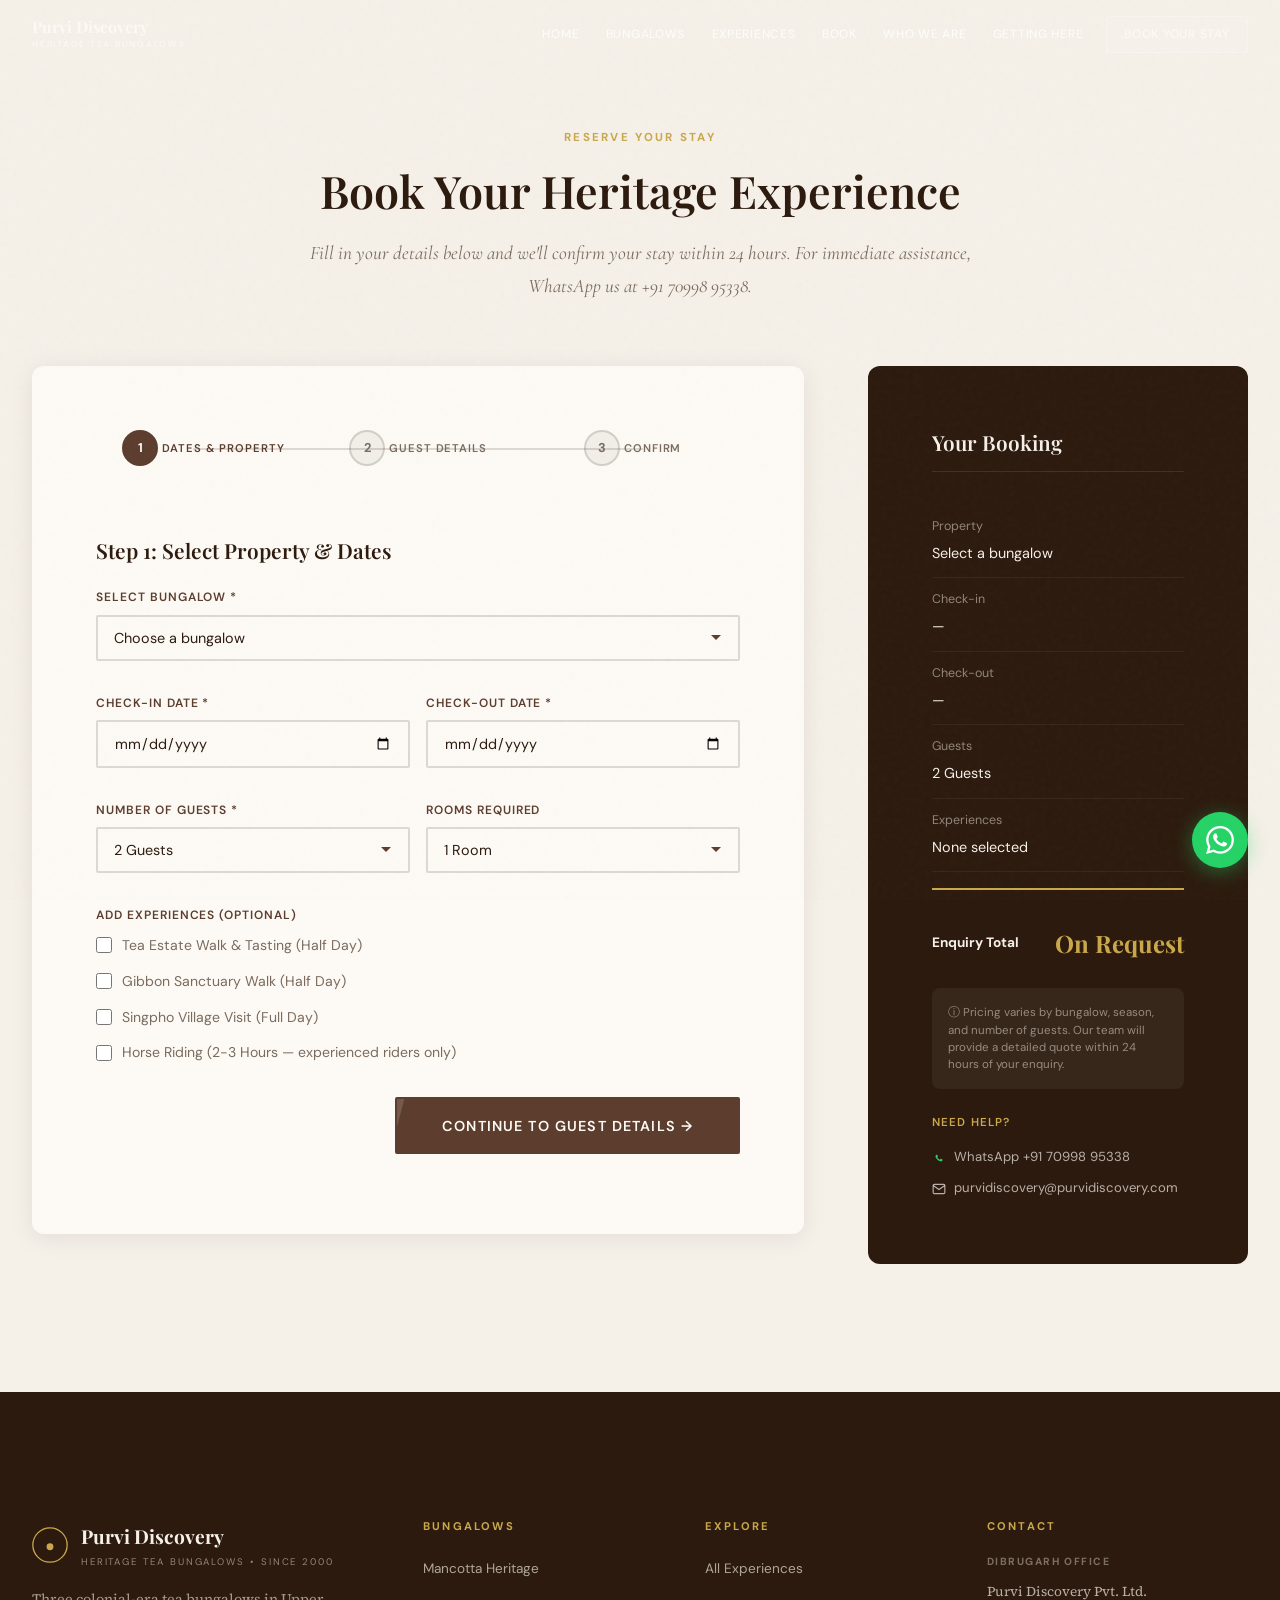
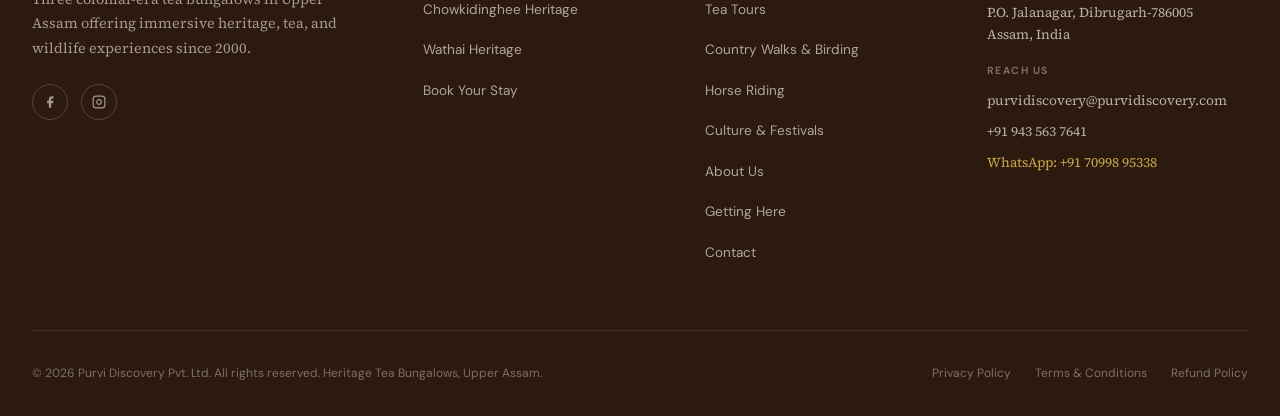
==== commit 342b9645: "Mobile nav: hamburger stays, close X button in overlay top-right" ====
--- a/pages/book.html
+++ b/pages/book.html
@@ -39,7 +39,12 @@
       <a href="../index.html" class="nav__mobile-brand">
         <div><div class="nav__mobile-logo-text">Purvi Discovery</div><span class="nav__mobile-logo-sub">Heritage Tea Bungalows</span></div>
       </a>
-      <button class="nav__mobile-close" id="navMobileClose" aria-label="Close menu">&times;</button>
+      <button class="nav__mobile-close" id="navMobileClose" aria-label="Close menu">
+        <svg width="18" height="18" viewBox="0 0 24 24" fill="none" stroke="currentColor" stroke-width="2" stroke-linecap="round">
+          <line x1="18" y1="6" x2="6" y2="18"/>
+          <line x1="6" y1="6" x2="18" y2="18"/>
+        </svg>
+      </button>
     </div>
     <div class="nav__mobile-body">
       <ul class="nav__mobile-links">
--- a/assets/css/style.css
+++ b/assets/css/style.css
@@ -52,6 +52,7 @@
 html {
   scroll-behavior: smooth;
   font-size: 16px;
+  overflow-x: hidden;
 }
 
 body {
@@ -482,16 +483,18 @@
   display: none;
   flex-direction: column;
   justify-content: center;
+  align-items: center;
   gap: 5px;
-  width: 36px;
-  height: 36px;
+  width: 44px;
+  height: 44px;
   cursor: pointer;
   background: none;
   border: none;
-  padding: 6px;
+  padding: 10px;
   border-radius: var(--radius-sm);
-  transition: background var(--transition-fast);
+  transition: background 0.2s ease;
   z-index: 1001;
+  flex-shrink: 0;
 }
 
 .nav__hamburger:hover {
@@ -500,42 +503,36 @@
 
 .nav__hamburger span {
   display: block;
-  width: 100%;
+  width: 22px;
   height: 2px;
   background: var(--warm-white);
-  transition: all var(--transition-smooth);
   border-radius: 2px;
-  transform-origin: center;
+  transition: background 0.2s ease;
 }
 
 .nav.scrolled .nav__hamburger span {
   background: var(--deep-bark);
 }
 
-.nav__hamburger.active span:nth-child(1) {
-  transform: rotate(45deg) translate(5px, 5px);
-}
-.nav__hamburger.active span:nth-child(2) {
-  opacity: 0;
-  transform: scaleX(0);
-}
-.nav__hamburger.active span:nth-child(3) {
-  transform: rotate(-45deg) translate(5px, -5px);
+.nav.scrolled .nav__hamburger:hover {
+  background: rgba(44, 26, 14, 0.08);
 }
 
 /* ── Mobile Nav Overlay ── */
 .nav__mobile {
   position: fixed;
   inset: 0;
-  background: var(--deep-bark);
+  background: rgba(30, 18, 10, 0.97);
+  backdrop-filter: blur(20px);
+  -webkit-backdrop-scrolling: touch;
   z-index: 999;
   display: flex;
   flex-direction: column;
   opacity: 0;
   pointer-events: none;
-  transition: opacity var(--transition-smooth);
+  transition: opacity 0.3s ease;
   overflow-y: auto;
-  -webkit-overflow-scrolling: touch;
+  overflow-x: hidden;
 }
 
 .nav__mobile.active {
@@ -543,146 +540,173 @@
   pointer-events: all;
 }
 
+/* ── Mobile Top Bar ── */
 .nav__mobile-top {
   display: flex;
   align-items: center;
   justify-content: space-between;
-  padding: 1rem var(--space-md);
+  padding: 1rem 1.25rem;
   flex-shrink: 0;
-  border-bottom: 1px solid rgba(245, 240, 232, 0.08);
+  min-width: 0;
 }
 
 .nav__mobile-brand {
   display: flex;
   align-items: center;
-  gap: 0.75rem;
+  gap: 0.6rem;
   text-decoration: none;
+  flex-shrink: 0;
+  min-width: 0;
 }
 
 .nav__mobile-logo-text {
   font-family: var(--font-display);
-  font-size: 1rem;
+  font-size: 0.95rem;
   font-weight: 700;
   color: var(--cream);
+  letter-spacing: -0.01em;
+  line-height: 1.2;
 }
 
 .nav__mobile-logo-sub {
   font-family: var(--font-ui);
-  font-size: 0.55rem;
-  letter-spacing: 0.2em;
+  font-size: 0.48rem;
+  letter-spacing: 0.15em;
   text-transform: uppercase;
-  color: rgba(245, 240, 232, 0.5);
+  color: rgba(245, 240, 232, 0.45);
   display: block;
+  line-height: 1;
 }
 
 .nav__mobile-close {
-  width: 36px;
-  height: 36px;
+  width: 44px;
+  height: 44px;
   border-radius: 50%;
   background: rgba(245, 240, 232, 0.08);
   border: 1px solid rgba(245, 240, 232, 0.15);
   display: flex;
   align-items: center;
   justify-content: center;
-  color: var(--cream);
-  font-size: 1.2rem;
   cursor: pointer;
-  transition: all var(--transition-fast);
+  transition: all 0.2s ease;
   flex-shrink: 0;
-  line-height: 1;
+  padding: 0;
+  color: rgba(245, 240, 232, 0.7);
 }
 
 .nav__mobile-close:hover {
   background: rgba(245, 240, 232, 0.15);
+  color: var(--cream);
   transform: rotate(90deg);
 }
 
+/* ── Mobile Body / Links ── */
 .nav__mobile-body {
   flex: 1;
-  padding: 2rem var(--space-md) 2rem;
+  padding: 0.5rem 1.25rem 2rem;
   overflow-y: auto;
-  -webkit-overflow-scrolling: touch;
 }
 
 .nav__mobile-links {
   list-style: none;
-  display: flex;
-  flex-direction: column;
+  padding: 0;
+  margin: 0;
 }
 
 .nav__mobile-link {
   display: block;
   font-family: var(--font-display);
-  font-size: 1.6rem;
+  font-size: 1.5rem;
   font-weight: 600;
-  color: rgba(245, 240, 232, 0.8);
-  padding: 0.7rem 0;
+  color: rgba(245, 240, 232, 0.75);
+  padding: 0.85rem 0;
+  text-align: left;
+  transition: color 0.2s ease, transform 0.2s ease;
+  line-height: 1.2;
   border-bottom: 1px solid rgba(245, 240, 232, 0.06);
-  text-align: left;
-  transition: color var(--transition-fast), padding-left var(--transition-fast);
-  line-height: 1.3;
+}
+
+.nav__mobile-link:first-child {
+  border-top: 1px solid rgba(245, 240, 232, 0.06);
 }
 
 .nav__mobile-link:hover,
-.nav__mobile-link:focus {
+.nav__mobile-link:active {
   color: var(--brass);
-  padding-left: 0.5rem;
+  transform: translateX(4px);
 }
 
 .nav__mobile-link--highlight {
   color: var(--brass);
 }
 
-.nav__mobile-divider {
-  height: 1px;
-  background: rgba(245, 240, 232, 0.1);
-  margin: 1.5rem 0;
-}
-
-.nav__mobile-sub-links {
-  list-style: none;
-  padding-left: 1rem;
-  margin-bottom: 0.5rem;
-}
-
-.nav__mobile-sub-link {
-  display: block;
-  font-family: var(--font-ui);
-  font-size: 0.9rem;
-  color: rgba(245, 240, 232, 0.55);
-  padding: 0.4rem 0;
-  transition: color var(--transition-fast);
-}
-
-.nav__mobile-sub-link:hover {
-  color: var(--brass);
-}
-
+/* ── Mobile Footer ── */
 .nav__mobile-footer {
-  padding: 1.5rem var(--space-md);
-  border-top: 1px solid rgba(245, 240, 232, 0.08);
+  padding: 1.25rem 1.25rem;
+  border-top: 1px solid rgba(245, 240, 232, 0.06);
   flex-shrink: 0;
 }
 
 .nav__mobile-footer-contact {
   display: flex;
   flex-direction: column;
-  gap: 0.4rem;
-  margin-bottom: 1rem;
+  gap: 0.35rem;
 }
 
 .nav__mobile-footer-link {
   font-family: var(--font-ui);
-  font-size: 0.8rem;
-  color: rgba(245, 240, 232, 0.5);
+  font-size: 0.78rem;
+  color: rgba(245, 240, 232, 0.4);
   display: flex;
   align-items: center;
   gap: 0.5rem;
-  transition: color var(--transition-fast);
+  transition: color 0.2s ease;
+  text-decoration: none;
 }
 
 .nav__mobile-footer-link:hover {
   color: var(--brass);
+}
+
+/* ── Mobile Nav Overlay ── */
+.nav__mobile {
+  position: fixed;
+  inset: 0;
+  background: rgba(30, 18, 10, 0.97);
+  backdrop-filter: blur(20px);
+  -webkit-backdrop-scrolling: touch;
+  z-index: 999;
+  display: flex;
+  flex-direction: column;
+  opacity: 0;
+  pointer-events: none;
+  transition: opacity 0.3s ease;
+  overflow-y: auto;
+  overflow-x: hidden;
+}
+
+.nav__mobile.active {
+  opacity: 1;
+  pointer-events: all;
+}
+
+.nav__mobile-top {
+  display: flex;
+  align-items: center;
+  justify-content: space-between;
+  padding: 1.25rem 1.25rem;
+  flex-shrink: 0;
+  border-bottom: 1px solid rgba(245, 240, 232, 0.08);
+  min-width: 0;
+}
+
+.nav__mobile-brand {
+  display: flex;
+  align-items: center;
+  gap: 0.6rem;
+  text-decoration: none;
+  flex-shrink: 0;
+  min-width: 0;
 }
 
 /* ── Body scroll lock ── */
@@ -700,6 +724,9 @@
   .nav__links {
     display: none;
   }
+  .nav__brand {
+    display: none;
+  }
   .nav__hamburger {
     display: flex;
   }
@@ -711,7 +738,7 @@
 /* Mobile: compact nav */
 @media (max-width: 640px) {
   .nav__inner {
-    padding: 0 var(--space-sm);
+    padding: 0 1rem;
   }
   .nav__logo-text {
     font-size: 0.9rem;
@@ -719,11 +746,59 @@
   .nav__logo-sub {
     font-size: 0.5rem;
   }
+  .nav__mobile-top {
+    padding: 0.75rem 1rem;
+    gap: 0.5rem;
+  }
+  .nav__mobile-body {
+    padding: 1.5rem 1rem 1.5rem;
+  }
   .nav__mobile-link {
     font-size: 1.4rem;
+    padding: 0.6rem 0;
+  }
+  .nav__mobile-logo-text {
+    font-size: 0.9rem;
+  }
+  .nav__mobile-logo-sub {
+    font-size: 0.5rem;
+  }
+  .nav__mobile-close {
+    width: 32px;
+    height: 32px;
+    min-width: 32px;
   }
   .container, .container--narrow {
     padding: 0 1rem;
+  }
+
+  /* Image overflow fixes */
+  .bungalow-intro__main-img {
+    height: 280px;
+  }
+  .bungalow-intro__thumbs {
+    grid-template-columns: repeat(4, 1fr);
+    gap: 0.5rem;
+  }
+  .bungalow-intro__thumb {
+    height: 60px;
+  }
+  .page-hero {
+    height: 45vh;
+    min-height: 320px;
+  }
+  .bungalow-card__media {
+    height: 220px;
+  }
+  .exp-full-card__img-wrap {
+    height: 200px;
+  }
+  .exp-card {
+    height: 300px;
+  }
+  .story__img-accent {
+    width: 80px !important;
+    height: 100px !important;
   }
 }
 
@@ -741,8 +816,81 @@
     gap: var(--space-md);
   }
   .nav__mobile-link {
-    font-size: 1.25rem;
-  }
+    font-size: 1.2rem;
+  }
+  .nav__mobile-top {
+    padding: 0.625rem 0.875rem;
+  }
+  .nav__mobile-logo-text {
+    font-size: 0.8rem;
+  }
+  .nav__mobile-logo-sub {
+    font-size: 0.45rem;
+  }
+  .nav__mobile-body {
+    padding: 1rem 0.875rem 1rem;
+  }
+  .bungalow-intro__main-img {
+    height: 220px;
+  }
+  .bungalow-intro__thumbs {
+    grid-template-columns: repeat(4, 1fr);
+    gap: 0.4rem;
+  }
+  .bungalow-intro__thumb {
+    height: 50px;
+  }
+  .page-hero {
+    height: 40vh;
+    min-height: 280px;
+  }
+}
+
+/* ─── MICRO-INTERACTIONS ─── */
+
+/* Button press effect */
+.btn:active {
+  transform: scale(0.97) !important;
+  transition: transform 0.1s ease !important;
+}
+
+/* Input focus glow */
+input:focus-visible,
+textarea:focus-visible,
+select:focus-visible {
+  outline: 2px solid var(--brass);
+  outline-offset: 2px;
+  border-color: var(--brass) !important;
+}
+
+/* Scroll indicator bounce */
+.hero__scroll {
+  animation: scrollBounce 2s ease-in-out 1.5s infinite;
+}
+
+@keyframes scrollBounce {
+  0%, 100% { transform: translateX(-50%) translateY(0); }
+  50% { transform: translateX(-50%) translateY(6px); }
+}
+
+/* Nav link underline slide */
+.nav__link {
+  position: relative;
+}
+
+.nav__link::after {
+  content: '';
+  position: absolute;
+  bottom: -2px;
+  left: 0;
+  width: 0;
+  height: 1px;
+  background: var(--brass);
+  transition: width 0.3s ease;
+}
+
+.nav__link:hover::after {
+  width: 100%;
 }
 
 /* ─── HERO ─── */
@@ -760,6 +908,7 @@
   position: absolute;
   inset: 0;
   z-index: 0;
+  background-color: rgba(44, 26, 14, 0.5);
 }
 
 .hero__img {
@@ -804,9 +953,7 @@
   text-transform: uppercase;
   color: var(--brass);
   margin-bottom: 1.5rem;
-  opacity: 0;
-  transform: translateY(20px);
-  animation: fadeUp 0.8s ease-out 0.3s forwards;
+  animation: fadeUp 0.5s ease-out 0.15s both;
   text-shadow: 0 1px 8px rgba(44, 26, 14, 0.4);
 }
 
@@ -818,9 +965,7 @@
   line-height: 1.08;
   letter-spacing: -0.02em;
   margin-bottom: 1.5rem;
-  opacity: 0;
-  transform: translateY(30px);
-  animation: fadeUp 1s ease-out 0.6s forwards;
+  animation: fadeUp 0.6s ease-out 0.3s both;
   text-shadow: 0 2px 20px rgba(44, 26, 14, 0.5), 0 4px 40px rgba(44, 26, 14, 0.3);
 }
 
@@ -838,9 +983,7 @@
   max-width: 600px;
   margin: 0 auto 2.5rem;
   line-height: 1.6;
-  opacity: 0;
-  transform: translateY(25px);
-  animation: fadeUp 0.9s ease-out 0.9s forwards;
+  animation: fadeUp 0.5s ease-out 0.5s both;
   text-shadow: 0 1px 12px rgba(44, 26, 14, 0.4);
 }
 
@@ -850,9 +993,7 @@
   justify-content: center;
   gap: 1rem;
   flex-wrap: wrap;
-  opacity: 0;
-  transform: translateY(20px);
-  animation: fadeUp 0.8s ease-out 1.2s forwards;
+  animation: fadeUp 0.5s ease-out 0.7s both;
 }
 
 .hero__scroll {
@@ -887,10 +1028,12 @@
 }
 
 @keyframes fadeUp {
+  from { opacity: 0; transform: translateY(20px); }
   to { opacity: 1; transform: translateY(0); }
 }
 
 @keyframes fadeIn {
+  from { opacity: 0; }
   to { opacity: 1; }
 }
 
@@ -1090,6 +1233,8 @@
   opacity: 0;
   transform: translateX(30px);
   transition: all 0.8s cubic-bezier(0.25, 0.46, 0.45, 0.94) 0.2s;
+  overflow: hidden;
+  border-radius: var(--radius-lg);
 }
 
 .story__visual.visible {
@@ -1107,22 +1252,22 @@
 
 .story__img-accent {
   position: absolute;
-  bottom: -2rem;
-  right: -2rem;
-  width: 200px;
-  height: 250px;
+  bottom: 1rem;
+  right: 1rem;
+  width: 140px;
+  height: 175px;
   object-fit: cover;
   border-radius: var(--radius-md);
-  border: 6px solid var(--cream);
+  border: 4px solid var(--cream);
   box-shadow: var(--shadow-deep);
 }
 
 .story__annotation {
   position: absolute;
-  top: -1.5rem;
-  left: -1.5rem;
+  top: 1rem;
+  left: 1rem;
   background: var(--warm-white);
-  padding: 1.2rem 1.5rem;
+  padding: 1rem 1.2rem;
   border-radius: var(--radius-md);
   box-shadow: var(--shadow-warm);
   border-left: 3px solid var(--brass);
@@ -1153,9 +1298,26 @@
   }
   .story__visual {
     order: -1;
+    overflow: hidden;
   }
   .story__img-main {
     height: 350px;
+  }
+  .story__img-accent {
+    width: 100px;
+    height: 125px;
+    bottom: 0.5rem;
+    right: 0.5rem;
+    border-width: 3px;
+  }
+  .story__annotation {
+    max-width: 160px;
+    padding: 0.8rem 1rem;
+    top: 0.5rem;
+    left: 0.5rem;
+  }
+  .story__annotation-text {
+    font-size: 0.85rem;
   }
 }
 
@@ -1189,7 +1351,8 @@
 }
 
 .bungalow-card:hover {
-  transform: translateY(-8px);
+  transform: translateY(-6px);
+  box-shadow: 0 12px 40px rgba(44, 26, 14, 0.18);
   box-shadow: var(--shadow-deep);
 }
 
@@ -1334,6 +1497,15 @@
   }
   .bungalow-card__media {
     height: 260px;
+  }
+  .story__img-main {
+    height: 240px;
+  }
+  .story__img-accent {
+    display: none;
+  }
+  .story__annotation {
+    display: none;
   }
 }
 
@@ -1358,11 +1530,17 @@
   cursor: pointer;
   opacity: 0;
   transform: translateY(30px);
+  transition: transform 0.3s ease, box-shadow 0.3s ease;
 }
 
 .exp-card.visible {
   opacity: 1;
   transform: translateY(0);
+}
+
+.exp-card:hover {
+  transform: translateY(-4px);
+  box-shadow: 0 12px 40px rgba(44, 26, 14, 0.2);
 }
 
 .exp-card__img {
@@ -2083,11 +2261,18 @@
   box-shadow: 0 4px 20px rgba(37, 211, 102, 0.4);
   transition: all var(--transition-spring);
   cursor: pointer;
+  animation: whatsappPulse 3s ease-in-out infinite;
+}
+
+@keyframes whatsappPulse {
+  0%, 100% { box-shadow: 0 4px 20px rgba(37, 211, 102, 0.4); }
+  50% { box-shadow: 0 4px 30px rgba(37, 211, 102, 0.7), 0 0 0 10px rgba(37, 211, 102, 0.1); }
 }
 
 .whatsapp-sticky:hover {
   transform: scale(1.1);
   box-shadow: 0 6px 30px rgba(37, 211, 102, 0.5);
+  animation: none;
 }
 
 .whatsapp-sticky svg {
@@ -2497,6 +2682,41 @@
   box-shadow: var(--shadow-warm);
 }
 
+/* Footer link hover */
+.footer__link {
+  position: relative;
+  display: inline-block;
+}
+
+.footer__link::after {
+  content: '';
+  position: absolute;
+  bottom: -1px;
+  left: 0;
+  width: 0;
+  height: 1px;
+  background: var(--brass);
+  transition: width 0.3s ease;
+}
+
+.footer__link:hover {
+  color: var(--brass);
+}
+
+.footer__link:hover::after {
+  width: 100%;
+}
+
+/* Testimonial card hover */
+.testimonial-card {
+  transition: transform 0.3s ease, box-shadow 0.3s ease;
+}
+
+.testimonial-card:hover {
+  transform: translateY(-3px);
+  box-shadow: var(--shadow-soft);
+}
+
 .exp-full-card__img-wrap {
   position: relative;
   height: 240px;
@@ -2859,14 +3079,16 @@
   background: var(--warm-white);
   font-size: 0.9rem;
   color: var(--deep-bark);
-  transition: border-color var(--transition-fast);
+  transition: border-color 0.2s ease, box-shadow 0.2s ease, transform 0.2s ease;
 }
 
 .form-input:focus,
 .form-textarea:focus,
 .form-select:focus {
   outline: none;
-  border-color: var(--tea-brown);
+  border-color: var(--brass);
+  box-shadow: 0 0 0 3px rgba(201, 168, 76, 0.15);
+  transform: translateY(-1px);
 }
 
 .form-input::placeholder,
